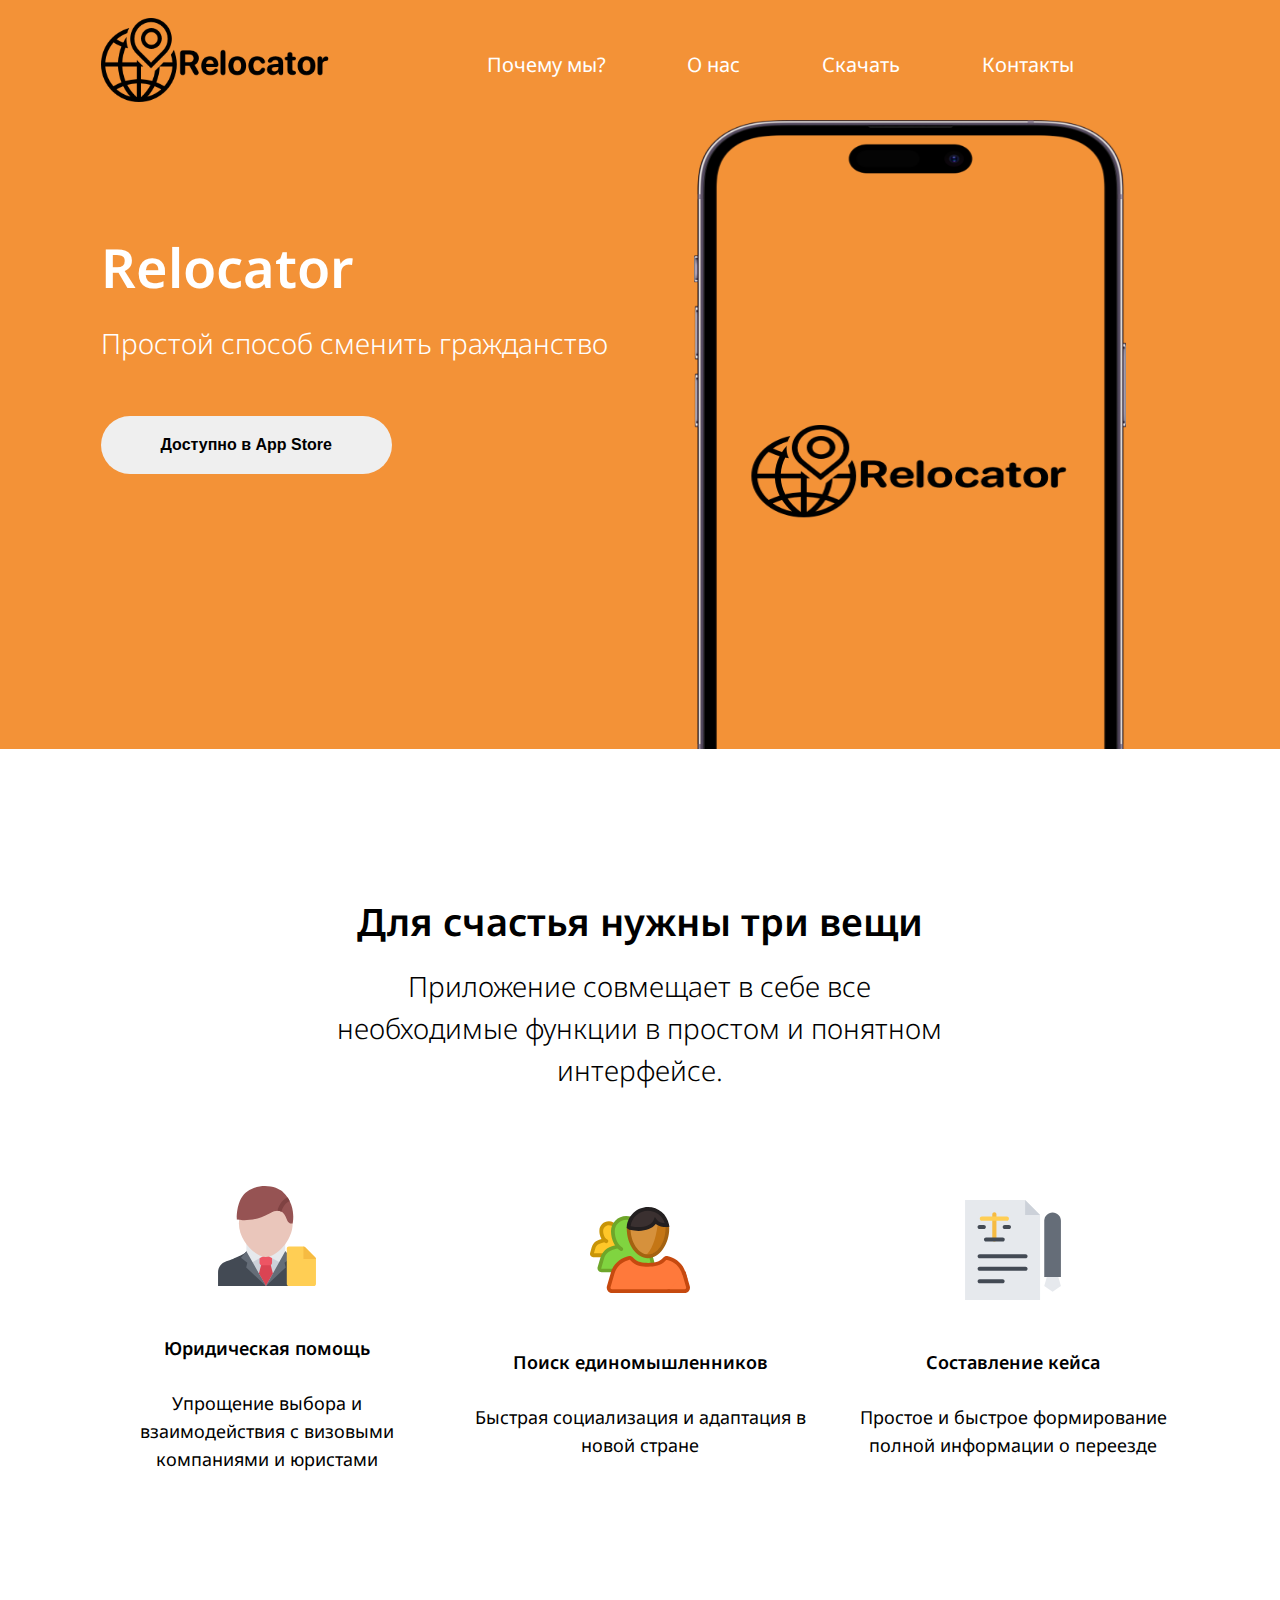
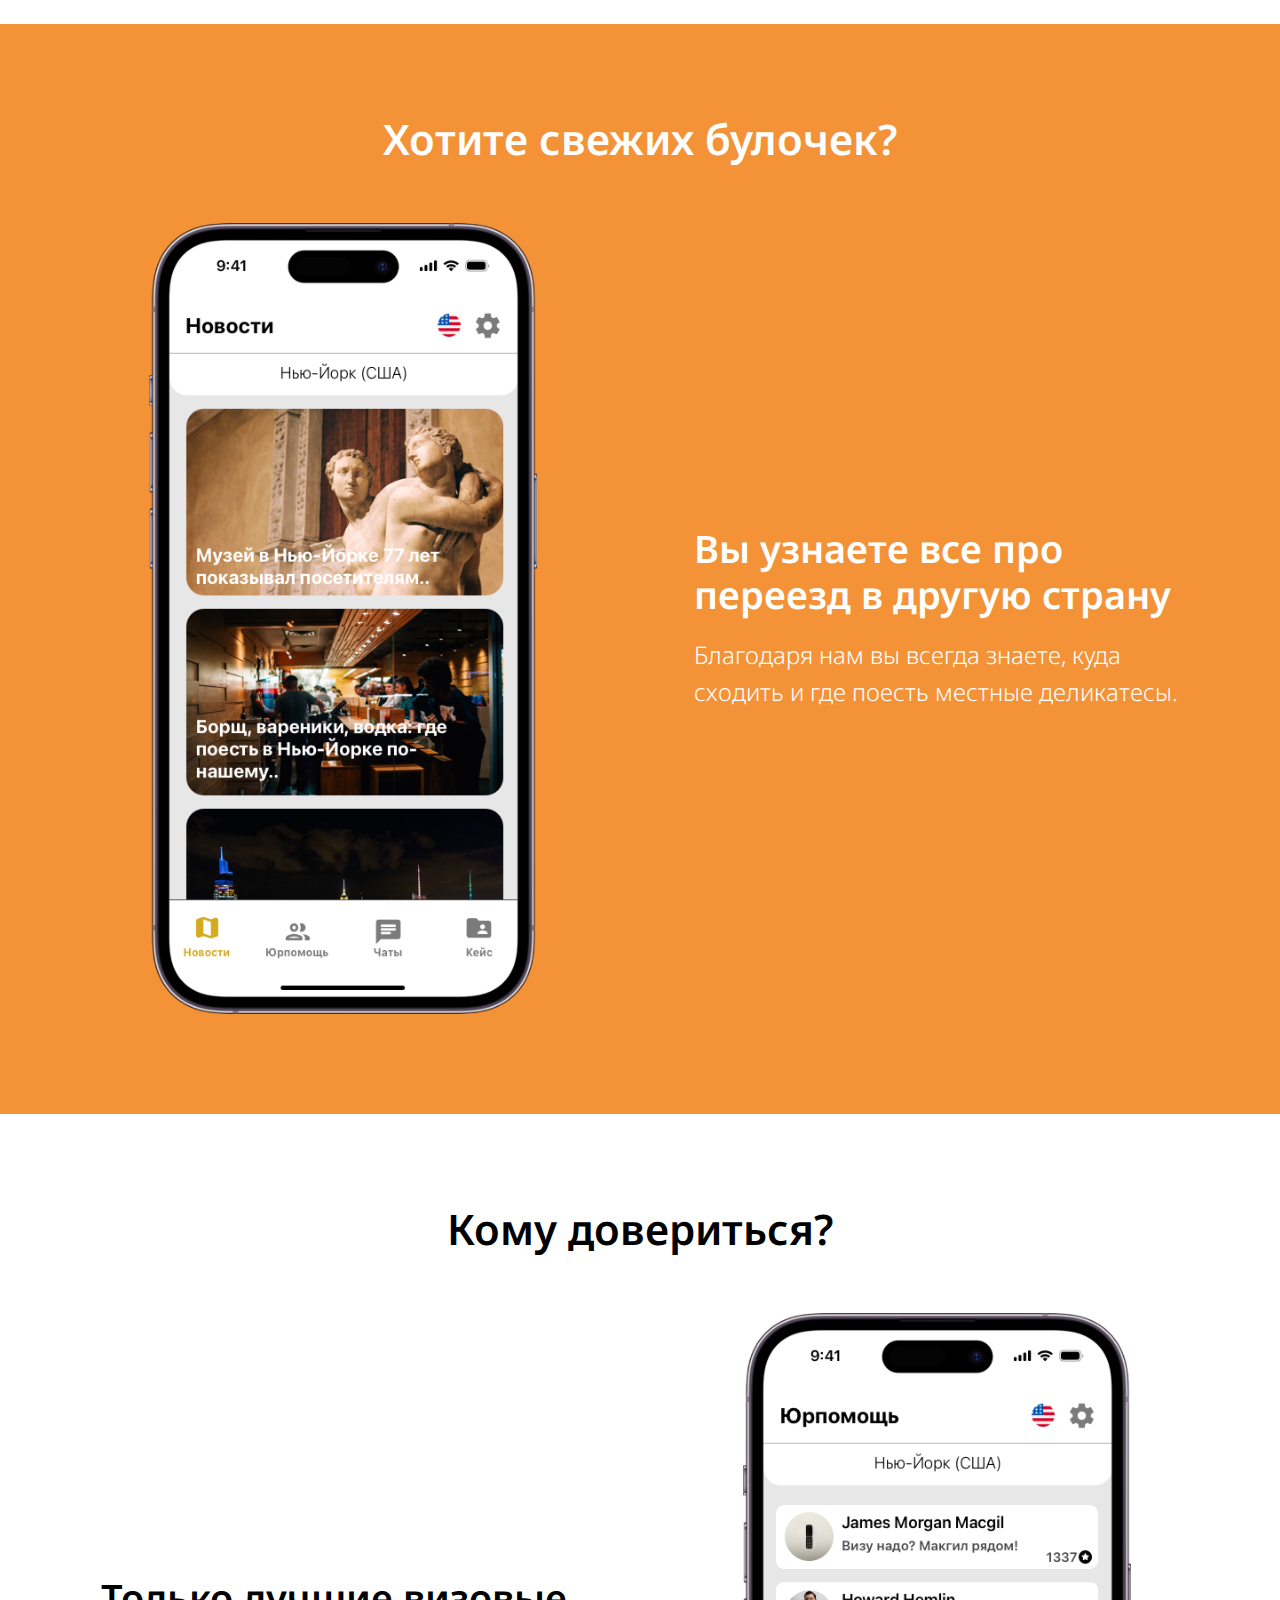
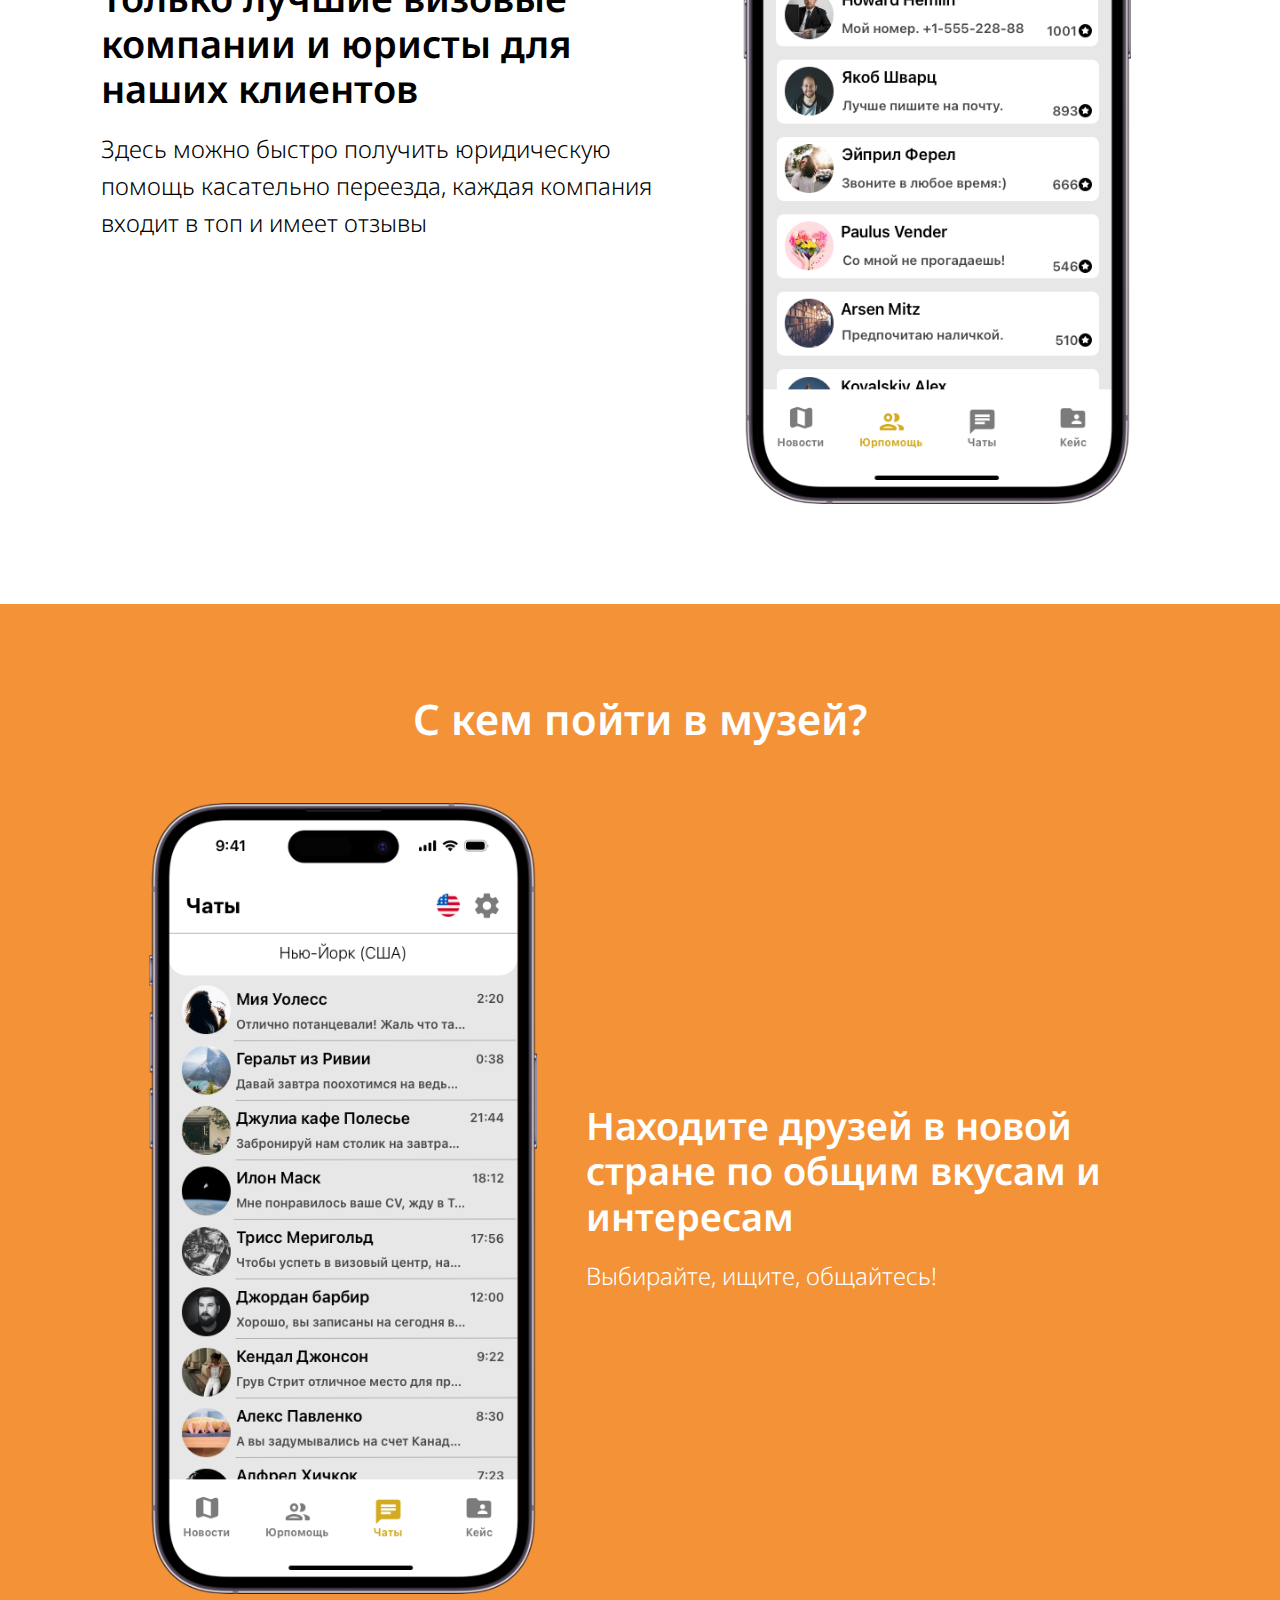
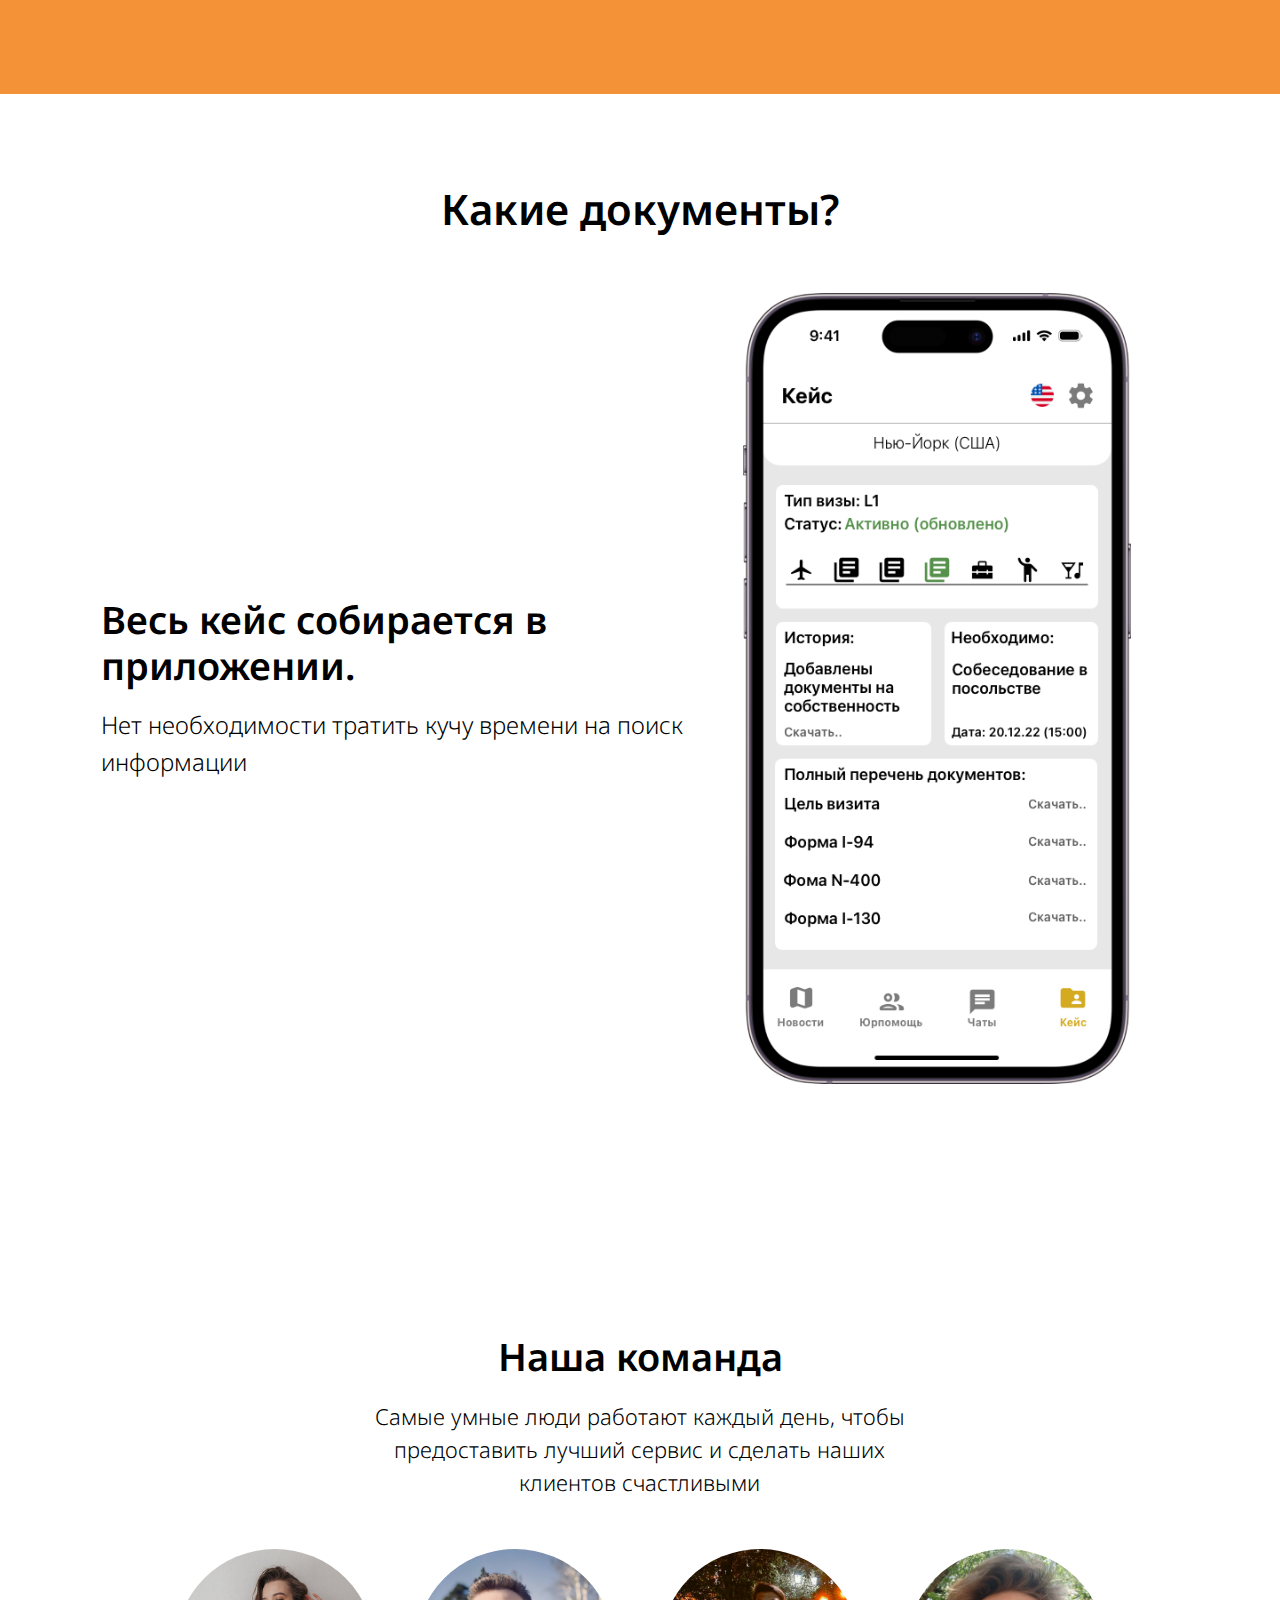
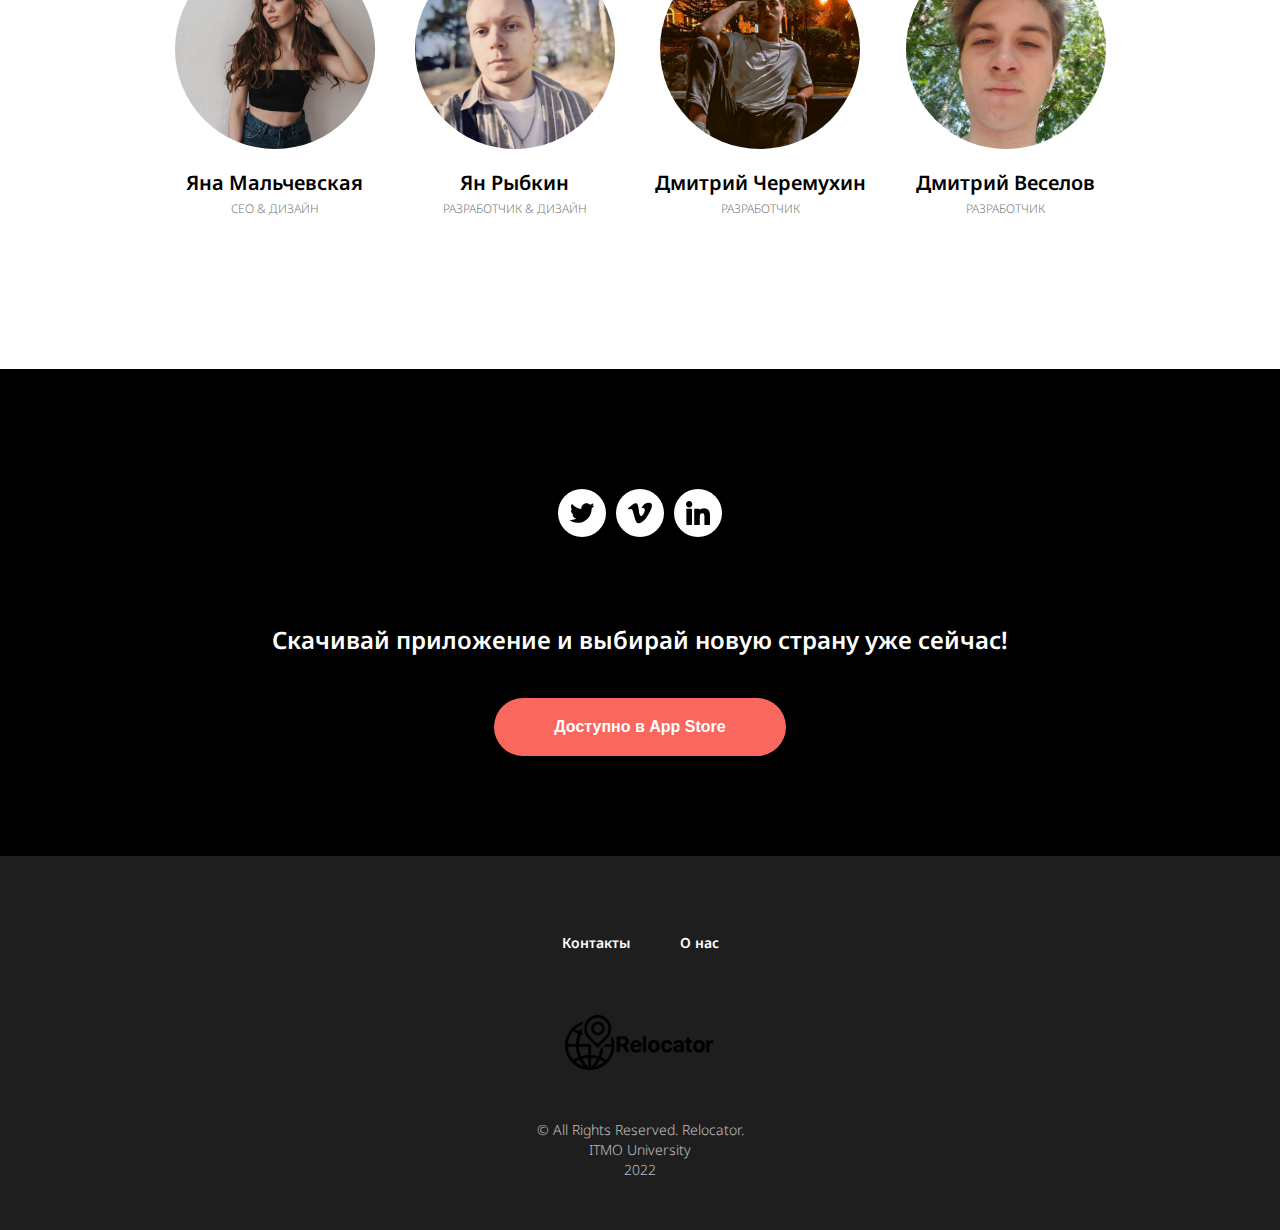
==== index.html @ 0e87dae0 "Merge pull request #1 from di-ch/relocator" ====
<!DOCTYPE html>
<html>
<head>
    <meta charset="UTF-8">
    <meta name="viewport" content="width=device-width, initial-scale=1.0">
    <link href="https://fonts.googleapis.com/css?family=Noto+Sans:300,regular,600" rel="stylesheet" />
    <link rel="stylesheet" href="css/styles.css">
    <link rel="stylesheet" href="css/media.css">
    <link rel="stylesheet" href="css/fonts.css">
    <link rel="icon" href="images/favicon.ico">
    <title>Relocator</title>
</head>
<body>
    <div class="wrapper">
        <header class="header">
            <div class="header__container">
                <a href="" class="header__logo">
                    <img src="images/logo.png" alt="Relocator logo">
                </a>
                <nav class="header__navigation">
                    <a href="#functions" class="header-nav__item slide-effect">Почему мы?</a>
                    <a href="#teammates" class="header-nav__item slide-effect">О нас</a>
                    <a href="#download" class="header-nav__item slide-effect">Скачать</a>
                    <a href="#contact" class="header-nav__item slide-effect">Контакты</a>
                </nav>
            </div>
        </header>
        <main class="page">
            
            <div class="first-screen">
                <div class="first-screen__container">
                    <div class="first-screen__textblock">
                        <h1 class="first-screen__header">
                            Relocator
                        </h1>
                        <p class="first-screen__desc">
                            Простой способ сменить гражданство
                        </p>
                        <button href="https://forms.gle/Dw7BKGNMRYvg92ju7" class="first-screen__btn btn">
                            Доступно в App Store
                        </button>
                    </div>
                    <div class="first-screen__image">
                        <img src="images/relocator.png" alt="App with logo">
                    </div>
                </div>
            </div>
            <div class="functions">
                <div class="functions__container">
                    <div class="functions__textblock">
                        <h2 class="functions__header">
                            Для счастья нужны три вещи
                        </h2>
                        <p class="functions__desc">
                            Приложение совмещает в себе все 
                            необходимые функции в простом и понятном интерфейсе.
                        </p>
                    </div>
                    <div class="functions__cards">
                        <div class="functions__card">
                            <div class="functions-card__img">
                                <img src="images/lawyer-svgrepo-com.svg" alt="lawyer icon">
                            </div>
                            <h3 class="functions-card__header">
                                Юридическая помощь
                            </h3>
                            <p class="functions-card__desc">
                                Упрощение выбора и взаимодействия с визовыми компаниями и юристами
                            </p>
                        </div>
                        <div class="functions__card">
                            <div class="functions-card__img">
                                <img src="images/group-people-svgrepo.svg" alt="group icon">
                            </div>
                            <h3 class="functions-card__header">
                                Поиск единомышленников
                            </h3>
                            <p class="functions-card__desc">
                                Быстрая социализация и адаптация в новой стране
                            </p>
                        </div>
                        <div class="functions__card">
                            <div class="functions-card__img">
                                <img src="images/contract-document-sv.svg" alt="document icon">
                            </div>
                            <h3 class="functions-card__header">
                                Составление кейса
                            </h3>
                            <p class="functions-card__desc">
                                Простое и быстрое формирование полной информации о переезде
                            </p>
                        </div>
                    </div>
                </div>
            </div>
            <div id="functions" class="food-news">
                <div class="food-news__container">
                    <h2 class="food-news__value">
                        Хотите свежих булочек?
                    </h2>
                    <div class="food-news__content">
                        <div class="food-news__image">
                            <img src="images/iphone news.png" alt="news preview">
                        </div>
                        <div class="food-news__textblock content-textblock">
                            <h3 class="food-news__header content-header">
                                Вы узнаете все про переезд в другую страну
                            </h3>
                            <p class="food-news__desc content-desc">
                                Благодаря нам вы всегда знаете, 
                                куда сходить и где поесть местные деликатесы.
                            </p>
                        </div>
                    </div>
                </div>
            </div>
            <div class="lawyers">
                <div class="lawyers__container">
                    <h2 class="lawyers__value">
                        Кому довериться?
                    </h2>
                    <div class="lawyers__content">
                        <div class="lawyers__textblock content-textblock">
                            <h3 class="lawyers__header content-header">
                                Только лучшие визовые компании и юристы для наших клиентов
                            </h3>
                            <p class="lawyers__desc content-desc">
                                Здесь можно быстро получить юридическую 
                                помощь касательно переезда, каждая компания входит в топ и имеет отзывы
                            </p>
                        </div>
                        <div class="lawyers__image">
                            <img src="images/iphone Help.png" alt="lawyers preview">
                        </div>
                    </div>
                </div>
            </div>
            <div class="friends">
                <div class="friends__container">
                    <h2 class="friends__value">
                        С кем пойти в музей?
                    </h2>
                    <div class="friends__content">
                        <div class="friends__image">  
                            <img src="images/iphone chats.png" alt="chats preview">
                        </div>
                        <div class="friends__textblock content-textblock">
                            <h3 class="friends__header content-header">
                                Находите друзей в новой стране по общим вкусам и интересам
                            </h3>
                            <p class="friends__desc content-desc">
                                Выбирайте, ищите, общайтесь!
                            </p>
                        </div>
                    </div>
                </div>
            </div>
            <div class="documents">
                <div class="documents__container">
                    <h2 class="documents__value">Какие документы?</h2>
                    <div class="documents__content">
                        <div class="documents__textblock content-textblock">
                            <h3 class="documents__header content-header">
                                Весь кейс собирается в приложении.
                            </h3>
                            <p class="documents__desc content-desc">
                                Нет необходимости тратить кучу времени на поиск информации
                            </p>
                        </div>
                        <div class="documents__image">
                            <img src="images/iphone case.png" alt="case preview">
                        </div>
                    </div>
                </div>
            </div>
            <div id="teammates" class="teammates">
                <div class="teammates__container">
                    <h2 class="teammates__header">Наша команда</h2>
                    <p class="teammates__desc">
                        Самые умные люди работают каждый день, 
                        чтобы предоставить лучший сервис и сделать наших клиентов счастливыми</p>
                    <div class="teammates__cards">
                        <div class="teammates__card">
                            <div class="teammates__icon">
                                <img src="images/icon1.jpg" alt="First icon">
                            </div>
                            <p class="teammates__name">Яна Мальчевская</p>
                            <p class="teammates__role">CEO & ДИЗАЙН</p>
                        </div>
                        <div class="teammates__card">
                            <div class="teammates__icon">
                                <img src="images/icon2.png" alt="First icon">
                            </div>
                            <p class="teammates__name">Ян Рыбкин</p>
                            <p class="teammates__role">РАЗРАБОТЧИК & ДИЗАЙН</p>
                        </div>
                        <div class="teammates__card">
                            <div class="teammates__icon">
                                <img src="images/icon3.png" alt="First icon">
                            </div>
                            <p class="teammates__name">Дмитрий Черемухин</p>
                            <p class="teammates__role">Разработчик</p>
                        </div>
                        <div class="teammates__card">
                            <div class="teammates__icon">
                                <img src="images/icon4.png" alt="First icon">
                            </div>
                            <p class="teammates__name">Дмитрий Веселов</p>
                            <p class="teammates__role">Разработчик</p>
                        </div>
                    </div>
                </div>
            </div>
            <div id="download" class="social-links">
                <div class="social-links__container">
                    <div class="social-links__socials">
                        <a href="#" class="social-links__link"><img src="images/twitter-svgrepo-com.svg" alt="twitter icon"></a>
                        <a href="#" class="social-links__link"><img src="images/vimeo-svgrepo-com.svg" alt="vimeo icon"></a>
                        <a href="#" class="social-links__link"><img src="images/linkedin-svgrepo-com.svg" alt="linkedin icon"></a>
                    </div>
                    <h2 class="social-links__value">Скачивай приложение и выбирай 
                        новую страну уже сейчас!</h2>
                    <button class="social-links__btn btn">
                        Доступно в App Store
                    </button>
                </div>
            </div>
        </main>
        <footer id="contact" class="footer">
            <div class="footer__links">
                <a href="https://forms.gle/Dw7BKGNMRYvg92ju7" class="footer__link slide-effect">Контакты</a>
                <a href="#teammates" class="footer__link slide-effect">О нас</a>
            </div>
            <div class="footer__logo">
                <img src="images/logo.png" alt="footer logo">
            </div>
            <p class="footer__content">
                © All Rights Reserved. Relocator.<br>
                ITMO University <br>
                2022 
            </p>
        </footer>
    </div>
    <script src="js/nav.js"></script>
</body>
</html>
---- css/styles.css ----
/* -------------------------------------------------------------------------------- */

*,
*::after,
*::before {
    margin: 0;
    padding: 0;
    box-sizing: border-box;
    border: 0;
}

a {
    text-decoration: none;
    color: inherit;
}

img {
    vertical-align: top;
}

h1,
h2,
h3,
h4,
h5,
h6 {
    font-weight: inherit;
    font-size: inherit;
}

html,
body {
    height: 100%;
    line-height: 1;
}

body {
    font-family: "Noto Sans", sans-serif;
    font-size: 18px;
    font-weight: 400;
}

/* --------------------------------------------------------------------- */

:root {
    --orange: #F39237;
    --red: #fa675f;
}

/* --------------------------------------------------------------------- */

[class*="__container"] {
    max-width: 1079px;
    margin: 0 auto;
    padding: 0 15px;
    box-sizing: content-box;
}

.wrapper {
    display: flex;
    flex-direction: column;
    position: relative;
}

.page {
    flex: 1 1 100%;
    margin: 120px 0 0 0;
}

.slide-effect {
    position: relative;
    padding: 5px;
}
.slide-effect::before {
    position: absolute;
    content: "";
    bottom: 0;
    left: 0;
    width: 100%;
    height: 1px;
    background-color: #fff;
    transform: scaleX(0);
    transform-origin: right;
    transition: transform 0.3s ease;
}
.slide-effect:hover::before {
    transform: scaleX(1);
    transform-origin: left;
}

.btn {
    padding: 20px 60px;
    cursor: pointer;
    font-size: 16px;
    font-weight: 700;
    border-radius: 30px;
    transition: all ease 0.3s;
}

.btn:hover {
    transform: scale(1.1);
}

.content-textblock {
    display: flex;
    flex-direction: column;
    align-items: flex-start;
    justify-content: center;
}

.content-header {
    font-size: 38px;
    line-height: 1.2;
    font-weight: 600;
    margin: 0 0 18px 0;
}

.content-desc {
    font-size: 24px;
    line-height: 1.55;
    font-weight: 300;
}

/* ---------------------------------------------------------------------- */

.header {
    background-color: var(--orange);
    position: absolute;
    top: 0;
    left: 0;
    width: 100%;
}

.header__container {
    height: 120px;
    display: flex;
    justify-content: flex-start;
    align-items: center;
}

.header__logo img {
    width: 230px;
}

.header__navigation {
    flex: 1 1 auto;
    display: flex;
    align-items: center;
    justify-content: space-between;
    margin: 10px 9.3% 0 14%;
    color: #fff;
}

.header-nav__item {
    font-size: 20px;
}




/* ------------------------------------------------------------------------- */

.first-screen {
    background-color: var(--orange);
    overflow: hidden;
    max-height: calc(100vh - 120px);
}

.first-screen__container {
    display: flex;
    justify-content: space-between;
}

.first-screen__textblock {
    padding: 42px 0;
    margin: 50px 0 0 0 ;
}

.first-screen__header {
    padding: 20px 0;
    font-size: 54px;
    line-height: 1.3;
    font-weight: 600;
    color: #fff;
}
.first-screen__desc {
    font-size: 28px;
    line-height: 1.55;
    color: #fff;
    font-weight: 300;
    padding: 0 0 50px 0;
}

.first-screen__image {
    flex: 0 0 50%;
    margin: 0 0 -250px 0;
    display: flex;
    justify-content: center;
    overflow: hidden;
}

.first-screen__image img {
    width: 80%;
    height: 80%;
}

/* ------------------------------------------------------------------------- */

.functions {
    display: flex;
    flex-direction: column;
    align-items: center;
}

.functions__container {
    display: flex;
    flex-direction: column;
    margin: 150px 0;
    align-items: center;
    width: 100%;
}
.functions__textblock {
    margin: 0 0 45px 0;
    text-align: center;
    width: 57%;
}
.functions__header {
    margin: 0 0 20px 0;
    font-size: 38px;
    line-height: 1.2;
    font-weight: 600;
}
.functions__desc {
    font-size: 28px;
    line-height: 1.5;
    font-weight: 300;
}
.functions__cards {
    display: flex;
    align-items: center;
    justify-content: space-between;
    width: 100%;
    margin: 50px 0 0 0;
    gap: 40px;
}

.functions__card {
    flex: 0 1 33%;
    display: flex;
    flex-direction: column;
    align-items: center;
    font-size: 18px;
    text-align: center;
}
.functions-card__img {
    width: 100px;
    height: 100px;
}
.functions-card__header {
    margin: 50px 0 30px 0;
    line-height: 1.35;
    font-weight: 600;
}
.functions-card__desc {
    line-height: 1.55;
}

/* ------------------------------------------------------------------------- */

.food-news {
    background-color: var(--orange);
}
.food-news__container {
    display: flex;
    flex-direction: column;
    align-items: center;
}
.food-news__value {
    padding: 90px 0 30px 0;
    font-size: 42px;
    line-height: 1.17;
    font-weight: 600;
    color: #fff;
}
.food-news__content {
    width: 100%;
    margin: 30px 0 100px 0;
    display: flex;
    align-items: center;
    justify-content: space-between;
}
.food-news__image {
    flex: 0 0 45%;
    display: flex;
    justify-content: center;
    
}

.food-news__image img {
    width: 80%;
    height: 80%;
}

.food-news__textblock {
    color: #fff;
    flex: 0 1 45%;
    width: 32.4%;
}


/* ------------------------------------------------------------------------- */


.lawyers__container {
    display: flex;
    flex-direction: column;
    align-items: center;
}
.lawyers__value {
    padding: 90px 0 30px 0;
    font-size: 42px;
    line-height: 1.17;
    font-weight: 600;
}
.lawyers__content {
    width: 100%;
    margin: 30px 0 100px 0;
    display: flex;
    align-items: center;
    justify-content: space-between;
}
.lawyers__image {
    flex: 0 0 45%;
    display: flex;
    justify-content: center;
}

.lawyers__image img {
    width: 80%;
    height: 80%;
}

/* ------------------------------------------------------------------------- */

.friends {
    background-color: var(--orange);
}
.friends__container {
    display: flex;
    flex-direction: column;
    align-items: center;
}
.friends__value {
    padding: 90px 0 30px 0;
    font-size: 42px;
    line-height: 1.17;
    font-weight: 600;
    color: #fff;
}
.friends__content {
    width: 100%;
    margin: 30px 0 100px 0;
    display: flex;
    align-items: center;
    justify-content: space-between;
}
.friends__image {
    flex: 0 0 45%;
    display: flex;
    justify-content: center;
}

.friends__image img {
    width: 80%;
    height: 80%;
}
.friends__textblock {
    color: #fff;
}

/* ------------------------------------------------------------------------- */


.documents__container {
    display: flex;
    flex-direction: column;
    align-items: center;
}
.documents__value {
    padding: 90px 0 30px 0;
    font-size: 42px;
    line-height: 1.17;
    font-weight: 600;
}
.documents__content {
    width: 100%;
    margin: 30px 0 100px 0;
    display: flex;
    align-items: center;
    justify-content: space-between;
}
.documents__image {
    flex: 0 0 45%;
    display: flex;
    justify-content: center;
}

.documents__image img {
    width: 80%;
    height: 80%;
}

/* ------------------------------------------------------------------------- */

.teammates {
    margin: 150px 0;
}
.teammates__container {
    display: flex;
    flex-direction: column;
    align-items: center;
}
.teammates__header {
    margin: 0 0 20px 0;
    font-size: 38px;
    line-height: 1.2;
    font-weight: 600;
}
.teammates__desc {
    width: 52%;
    font-size: 22px;
    line-height: 1.5;
    font-weight: 300;
    text-align: center;
}
.teammates__cards {
    margin: 50px 0 0 0;
    display: flex;
    align-items: center;
    justify-content: space-between;
    gap: 40px;
}
.teammates__card {
    flex: 1 0 auto;
    display: flex;
    flex-direction: column;
    align-items: center;
}
.teammates__icon {
    width: 200px;
    height: 200px;
    overflow: hidden;
    border-radius: 50%;
    margin: 0 0 20px 0;
}
.teammates__icon img {
    width: 200px;
    height: 200px;
}

.teammates__name {
    margin: 0 0 4px 0;
    font-size: 20px;
    line-height: 1.35;
    font-weight: 600;
    text-transform: capitalize;
}
.teammates__role {
    font-size: 12px;
    color: #7a7a7a;
    line-height: 1.55;
    font-weight: 300;
    text-transform: uppercase;
}

/* ------------------------------------------------------------------------- */

.social-links {
    background-color: #000;
}
.social-links__container {
    display: flex;
    flex-direction: column;
    align-items: center;
}
.social-links__socials {
    display: flex;
    align-items: center;
    margin: 120px 0 60px 0;
}
.social-links__link {
    margin: 0 5px;
    background-color: #fff;
    width: 48px;
    height: 48px;
    display: flex;
    align-items: center;
    justify-content: center;
    border-radius: 50%;
    transition: all ease 0.3s;
}

.social-links__link:hover {
    transform: scale(1.1);
    box-shadow: 0 0 10px #fff ;
}

.social-links__link img {
    width: 50%;
    height: 50%;
}

.social-links__value {
    margin: 30px 0 45px 0;
    color: #fff;
    font-size: 24px;
    line-height: 1.1;
    font-weight: 600;
}
.social-links__btn {
    background-color: var(--red);
    color: #fff;
    margin: 0 0 100px 0;
}


/* ------------------------------------------------------------------------- */

.footer {
    background-color: #1e1e1e;
    display: flex;
    align-items: center;
    text-align: center;
    flex-direction: column;
}


.footer__links {
    margin: 75px 0 10px 0;
    display: flex;
    align-items: center;
}

.footer__link {
    color: #fff;
    font-size: 14px;
    font-weight: 600;
    margin: 0 20px;
}

.footer__logo {
    margin: 50px 0;
    display: flex;
    align-items: center;
    justify-content: center;
}

.footer__logo img {
    width: 150px;
}

.footer__content {
    font-size: 14px;
    line-height: 1.45;
    font-weight: 300;
    opacity: 0.7;
    color: #fff;
    margin-bottom: 50px;
}

/* ------------------------------------------------------------------------- */
---- css/fonts.css ----
@font-face {
    font-family: "SF Pro";
    font-weight: 300;
    src: url(../fonts/SFProDisplay-Light.ttf) format("truetype");
}

@font-face {
    font-family: "SF Pro";
    font-weight: 400;
    src: url(../fonts/SFProDisplay-Regular.ttf) format("truetype");
}

@font-face {
    font-family: "SF Pro";
    font-weight: 600;
    src: url(../fonts/SFProDisplay-Semibold.ttf) format("truetype");
}
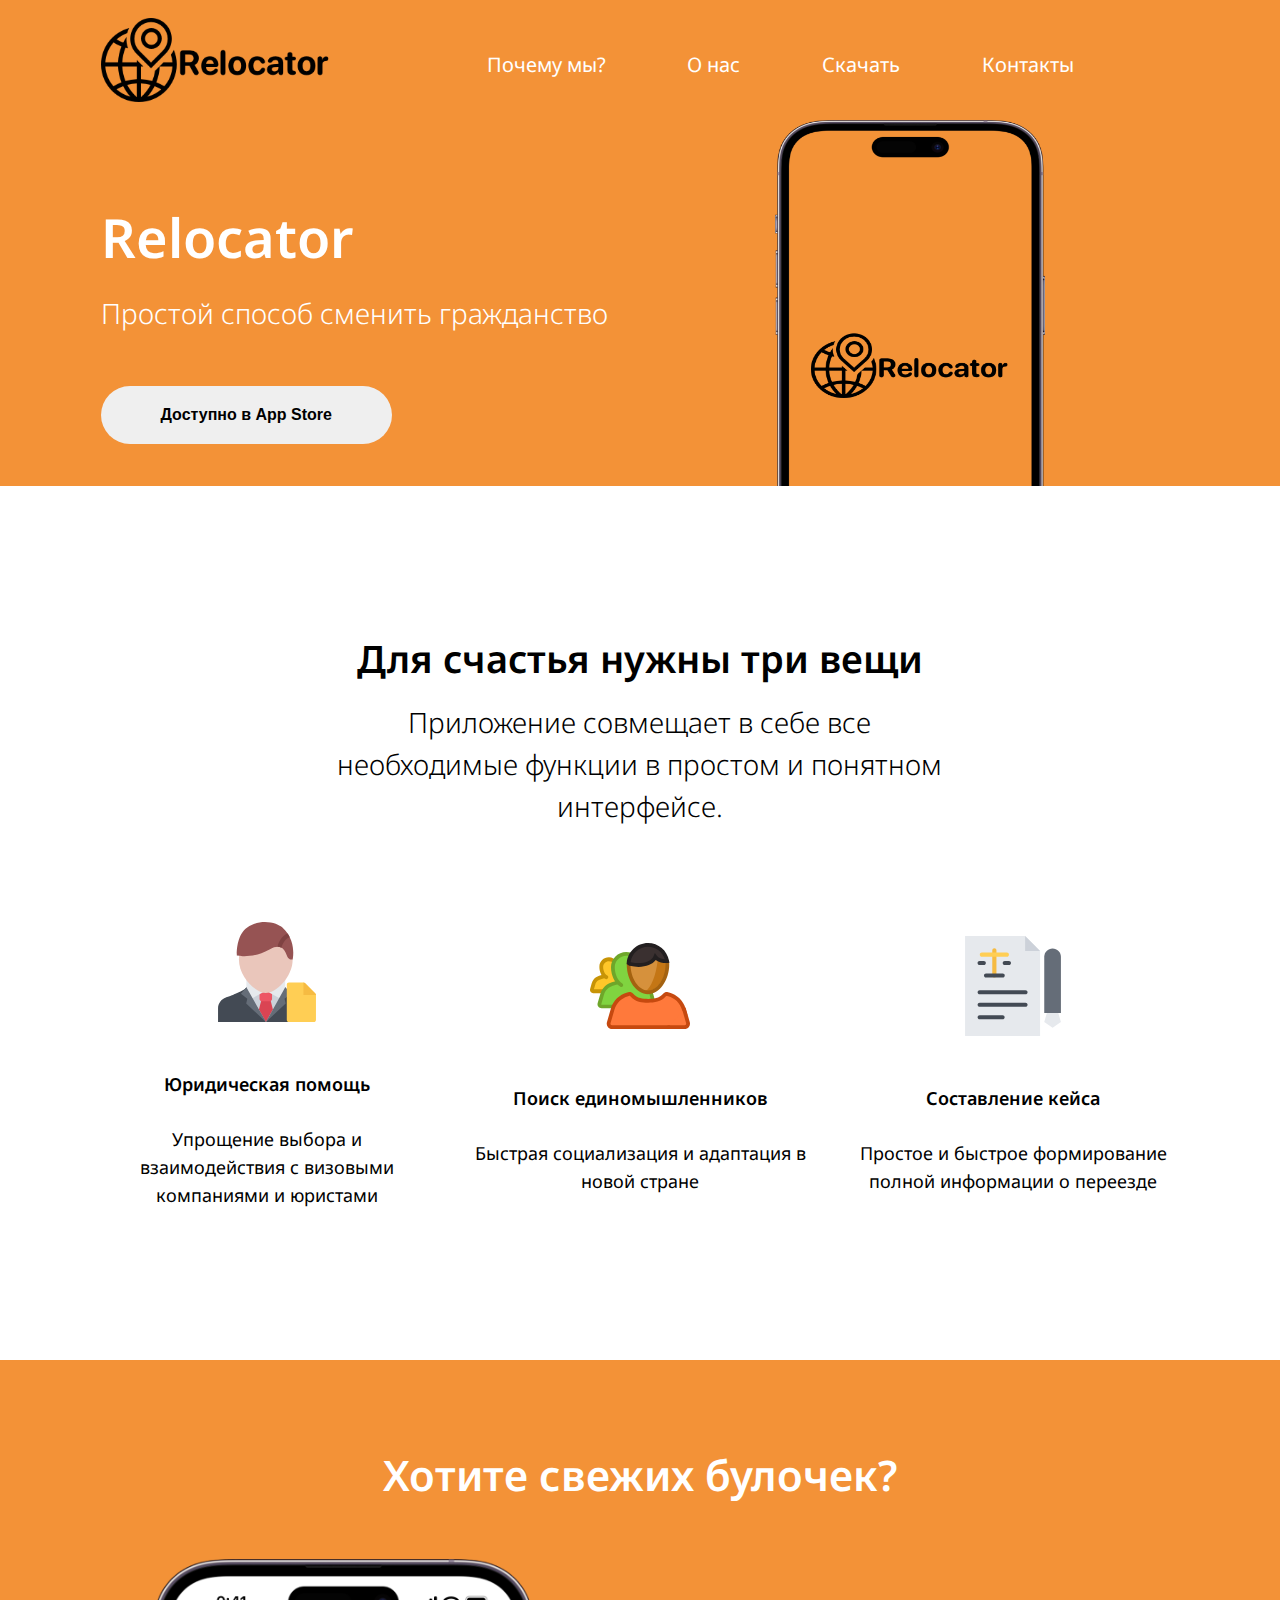
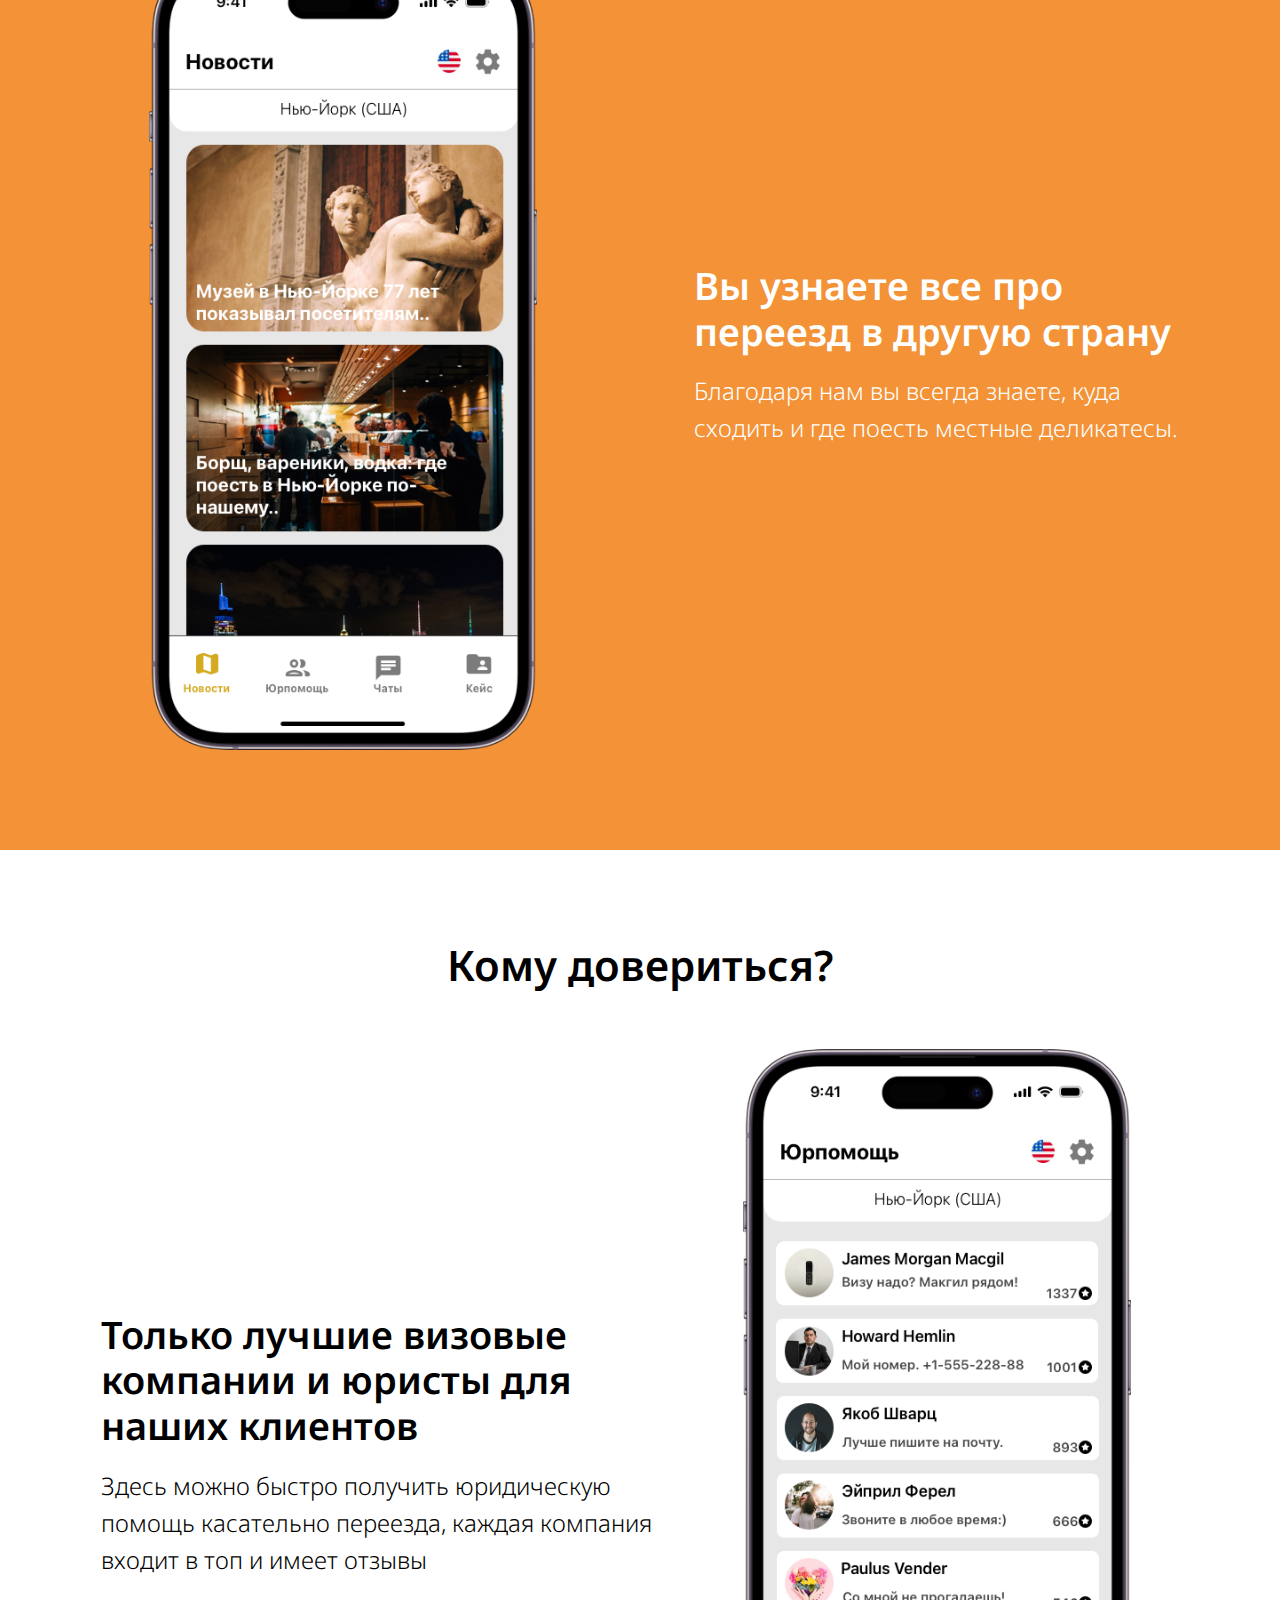
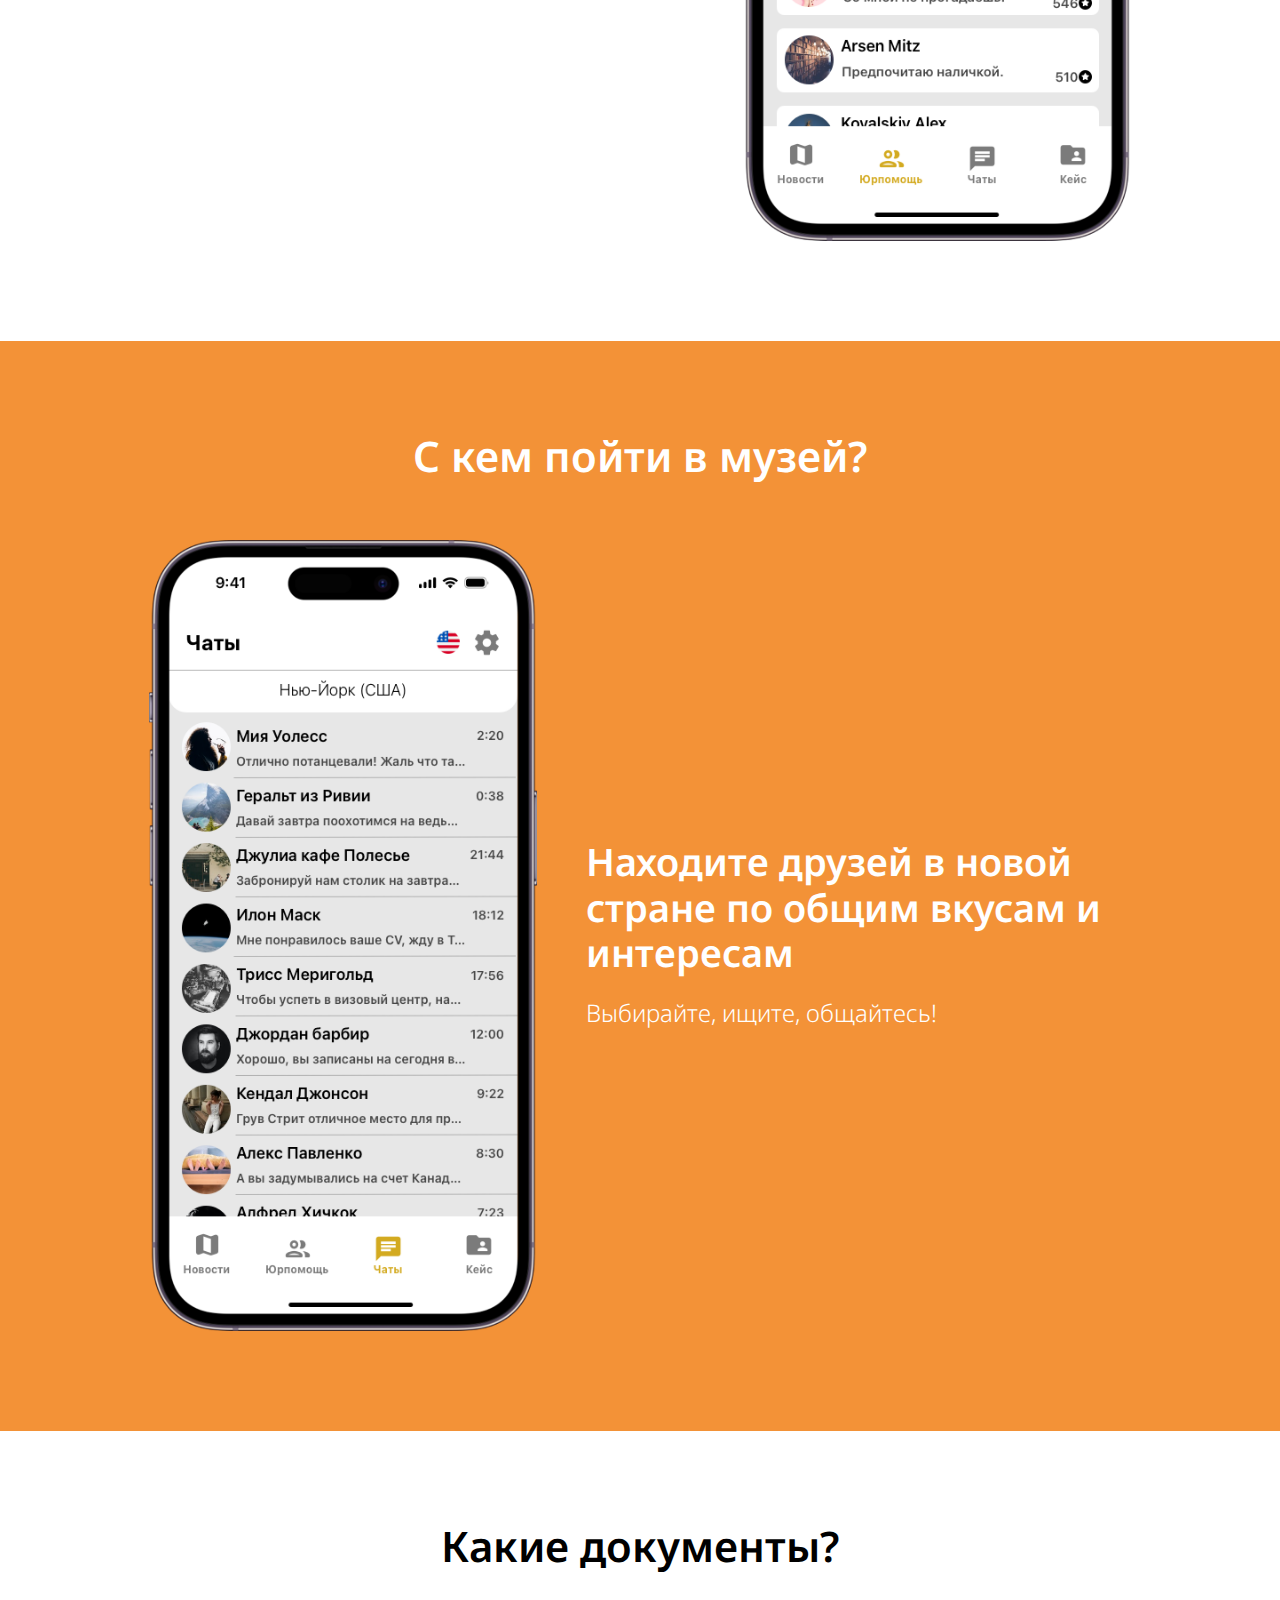
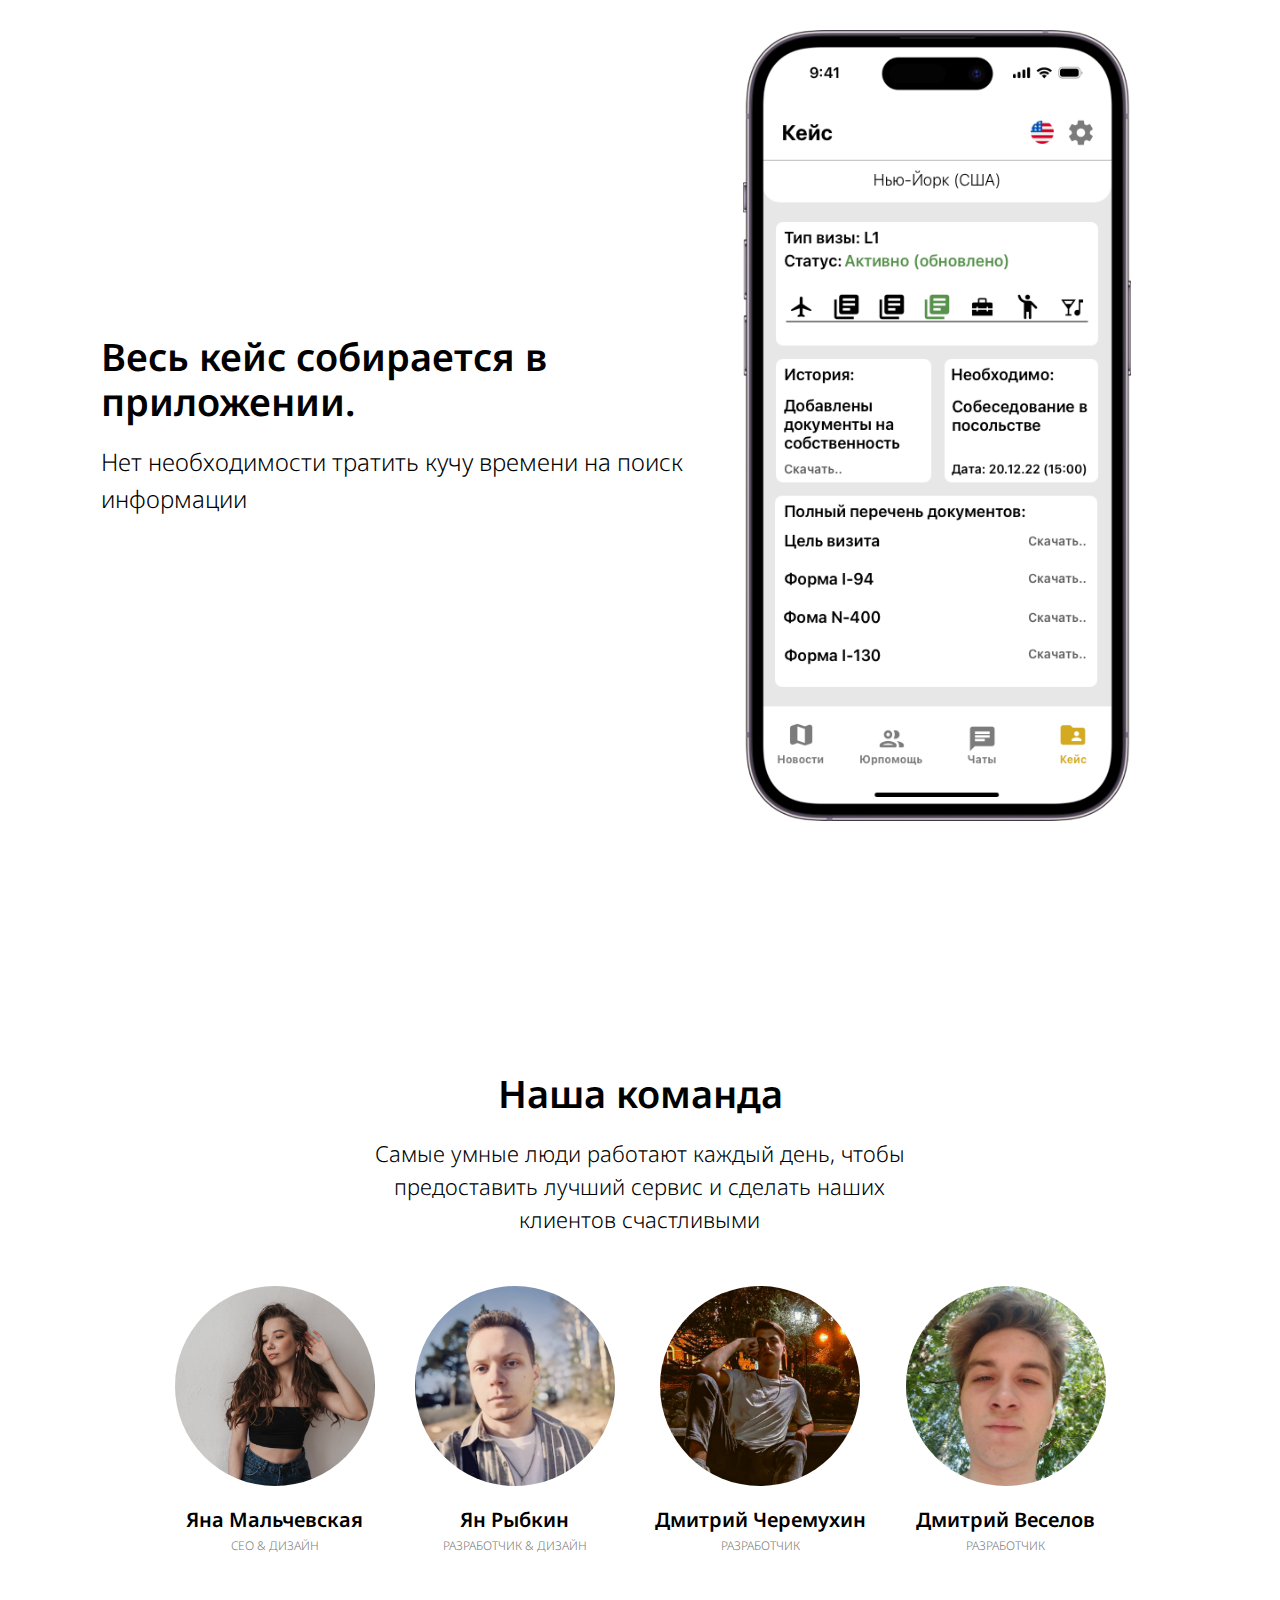
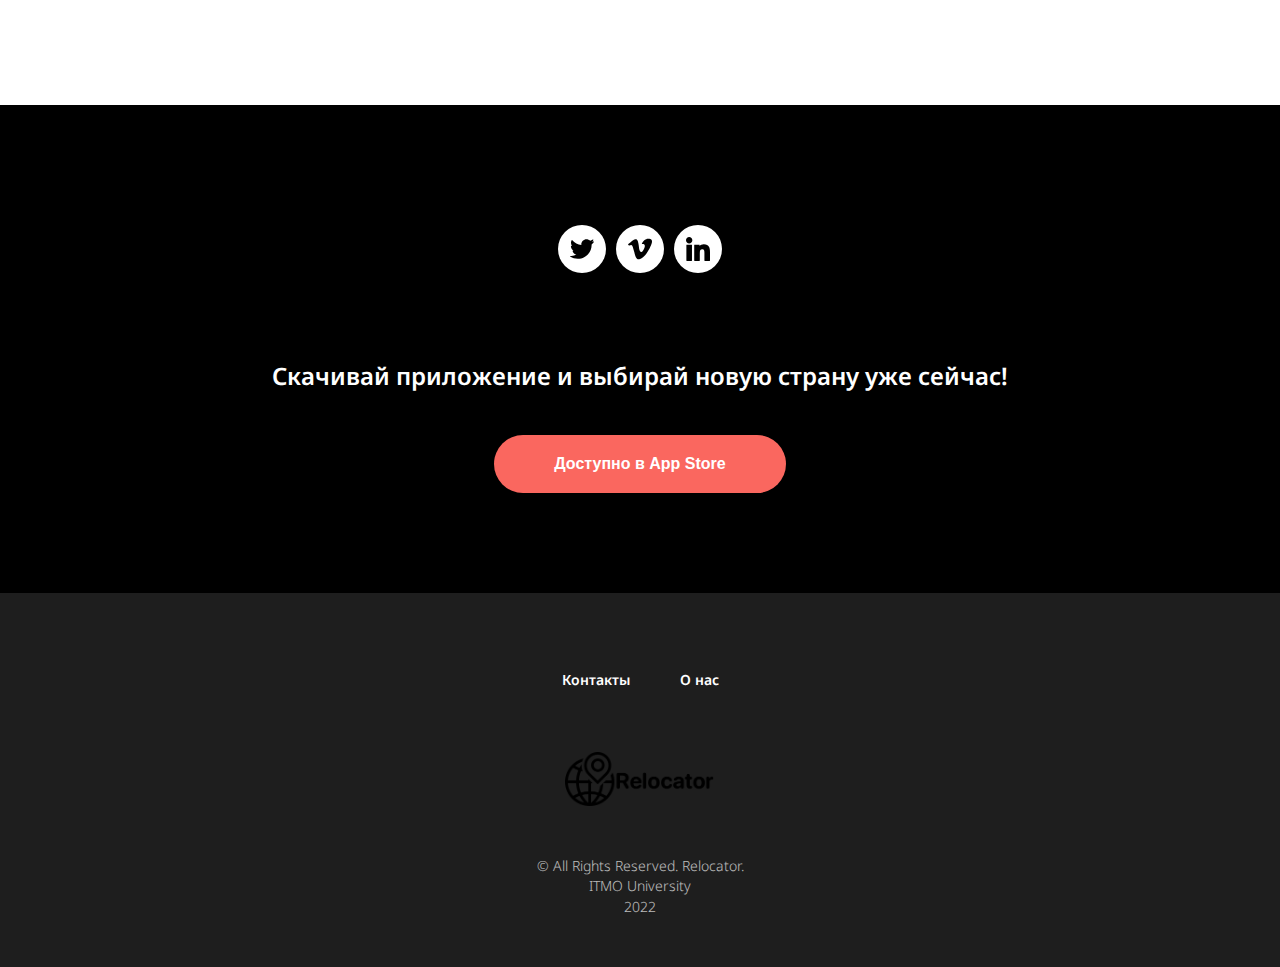
==== commit dde0011d: "toggle menu" ====
--- a/index.html
+++ b/index.html
@@ -17,11 +17,21 @@
                 <a href="" class="header__logo">
                     <img src="images/logo.png" alt="Relocator logo">
                 </a>
-                <nav class="header__navigation">
-                    <a href="#functions" class="header-nav__item slide-effect">Почему мы?</a>
-                    <a href="#teammates" class="header-nav__item slide-effect">О нас</a>
-                    <a href="#download" class="header-nav__item slide-effect">Скачать</a>
-                    <a href="#contact" class="header-nav__item slide-effect">Контакты</a>
+                <nav role="navigation" class="header__navigation">
+                    <div id="menuToggle" class="header-nav__toggle">
+                        <input type="checkbox">
+                        <span></span>
+                        <span></span>
+                        <span></span>
+                        
+                    </div>
+                    <div class="header-nav__items">
+                        <a href="#functions" class="header-nav__item slide-effect">Почему мы?</a>
+                        <a href="#teammates" class="header-nav__item slide-effect">О нас</a>
+                        <a href="#download" class="header-nav__item slide-effect">Скачать</a>
+                        <a href="#contact" class="header-nav__item slide-effect">Контакты</a>
+                    </div>
+                    
                 </nav>
             </div>
         </header>
@@ -243,4 +253,4 @@
     </div>
     <script src="js/nav.js"></script>
 </body>
-</html>
+</html>--- a/css/styles.css
+++ b/css/styles.css
@@ -146,16 +146,68 @@
     flex: 1 1 auto;
     display: flex;
     align-items: center;
-    justify-content: space-between;
+    
     margin: 10px 9.3% 0 14%;
     color: #fff;
+}
+
+.header-nav__items {
+    display: flex;
+    justify-content: space-between;
+    width: 100%;
 }
 
 .header-nav__item {
     font-size: 20px;
 }
 
-
+.header-nav__toggle {
+    display: flex;
+    flex-direction: column;
+    position: relative;
+    z-index: 1;
+    display: none;
+}
+.header-nav__toggle input {
+    display: flex;
+    width: 40px;
+    height: 32px;
+    position: absolute;
+    cursor: pointer;
+    opacity: 0;
+    z-index: 2;
+}
+
+.header-nav__toggle span {
+    display: flex;
+    width: 29px;
+    height: 2px;
+    margin: 0 0 5px 0;
+    position: relative;
+    background-color: #fff;
+    z-index: 1;
+    border-radius: 3px;
+    transition: transform 0.5s cubic-bezier(0.77, 0.2, 0.05, 1.0),
+    background 0.5s cubic-bezier(0.77, 0.2, 0.05, 1.0),
+    opacity 0.55s ease;
+}
+.header-nav__toggle span:first-child {
+    transform-origin: 0% 0%;
+}
+.header-nav__toggle input:checked ~ span {
+    opacity: 1;
+    top: 50%;
+    transform: rotate(45deg) translate(0, 50%);
+    background: #36383f;
+}
+.header-nav__toggle input:checked ~ span:nth-last-child(3) {
+    opacity: 0;
+    transform: rotate(0deg) scale(0.2, 0.2);
+}
+.header-nav__toggle input:checked ~ span:nth-last-child(2) {
+    bottom: 50%;
+    transform: rotate(-45deg) translate(0, -50%);
+}
 
 
 /* ------------------------------------------------------------------------- */
@@ -167,13 +219,14 @@
 }
 
 .first-screen__container {
+    width: 100vw;
     display: flex;
     justify-content: space-between;
 }
 
 .first-screen__textblock {
     padding: 42px 0;
-    margin: 50px 0 0 0 ;
+    margin: 20px 0 0 0 ;
 }
 
 .first-screen__header {
@@ -200,7 +253,7 @@
 }
 
 .first-screen__image img {
-    width: 80%;
+    width: 50%;
     height: 80%;
 }
 
--- a/css/media.css
+++ b/css/media.css
@@ -0,0 +1,107 @@
+
+@media (max-width: 900px) {
+    .header__logo img {
+        width: 210px;
+    }
+    .header__navigation {
+        margin: 10px 8.3% 0 12%;
+    }
+    .header-nav__item {
+        font-size: 18px;
+    }
+}
+
+@media (max-width: 768px) {
+    .header__logo img {
+        width: 150px;
+    }
+    .header__navigation {
+        margin: 10px 4.3% 0 6%;
+    }
+    .header-nav__item {
+        font-size: 16px;
+    }
+}
+
+@media (max-width: 580px) {
+    .header-nav__toggle {
+        display: block;
+    }
+    .header-nav__toggle input {
+
+    }
+    .header-nav__items {
+        position: absolute;
+        flex-direction: column;
+        width: 100vw;
+        height: 100vh;
+        justify-content: center;
+        align-items: center;
+        top: 0;
+        left: 0;
+        gap: 100px;
+        background-color: #f3b072;
+        transform-origin: 0% 0%;
+        transform: translate(-100%);
+        transition: transform 0.5s cubic-bezier(0.77, 0.2, 0.05, 1.0);
+    }
+    .header-nav__item {
+        font-size: 56px;
+        transition-delay: 2s;
+    }
+    .header-nav__toggle input:checked ~ .header-nav__items {
+        transform: none;
+    }
+
+}
+
+/* ========================================================= */
+
+@media (max-width: 979px) {
+    .first-screen__image img {
+        width: 60%;
+        height: 70%;
+    }
+}
+@media (max-width: 768px) {
+    .first-screen__image img {
+        width: 70%;
+    }
+}
+@media (max-width: 640px) {
+    .first-screen__container {
+        flex-direction: column;
+        align-items: center;
+    }
+    .first-screen__header {
+        padding: 0 0 10px 0;
+        font-size: 44px;
+    }
+    .first-screen__desc {
+        font-size: 22px;
+    }
+    .first-screen__btn {
+        padding: 20px 40px;
+        font-size: 14px;
+    }
+}
+
+@media (max-width: 468px) {
+    .first-screen__header {
+        font-size: 36px;
+    }
+    .first-screen__desc {
+        font-size: 16px;
+    }
+    .first-screen__btn {
+    }
+}
+
+/* ========================================================= */
+/* ========================================================= */
+/* ========================================================= */
+/* ========================================================= */
+/* ========================================================= */
+/* ========================================================= */
+/* ========================================================= */
+/* ========================================================= */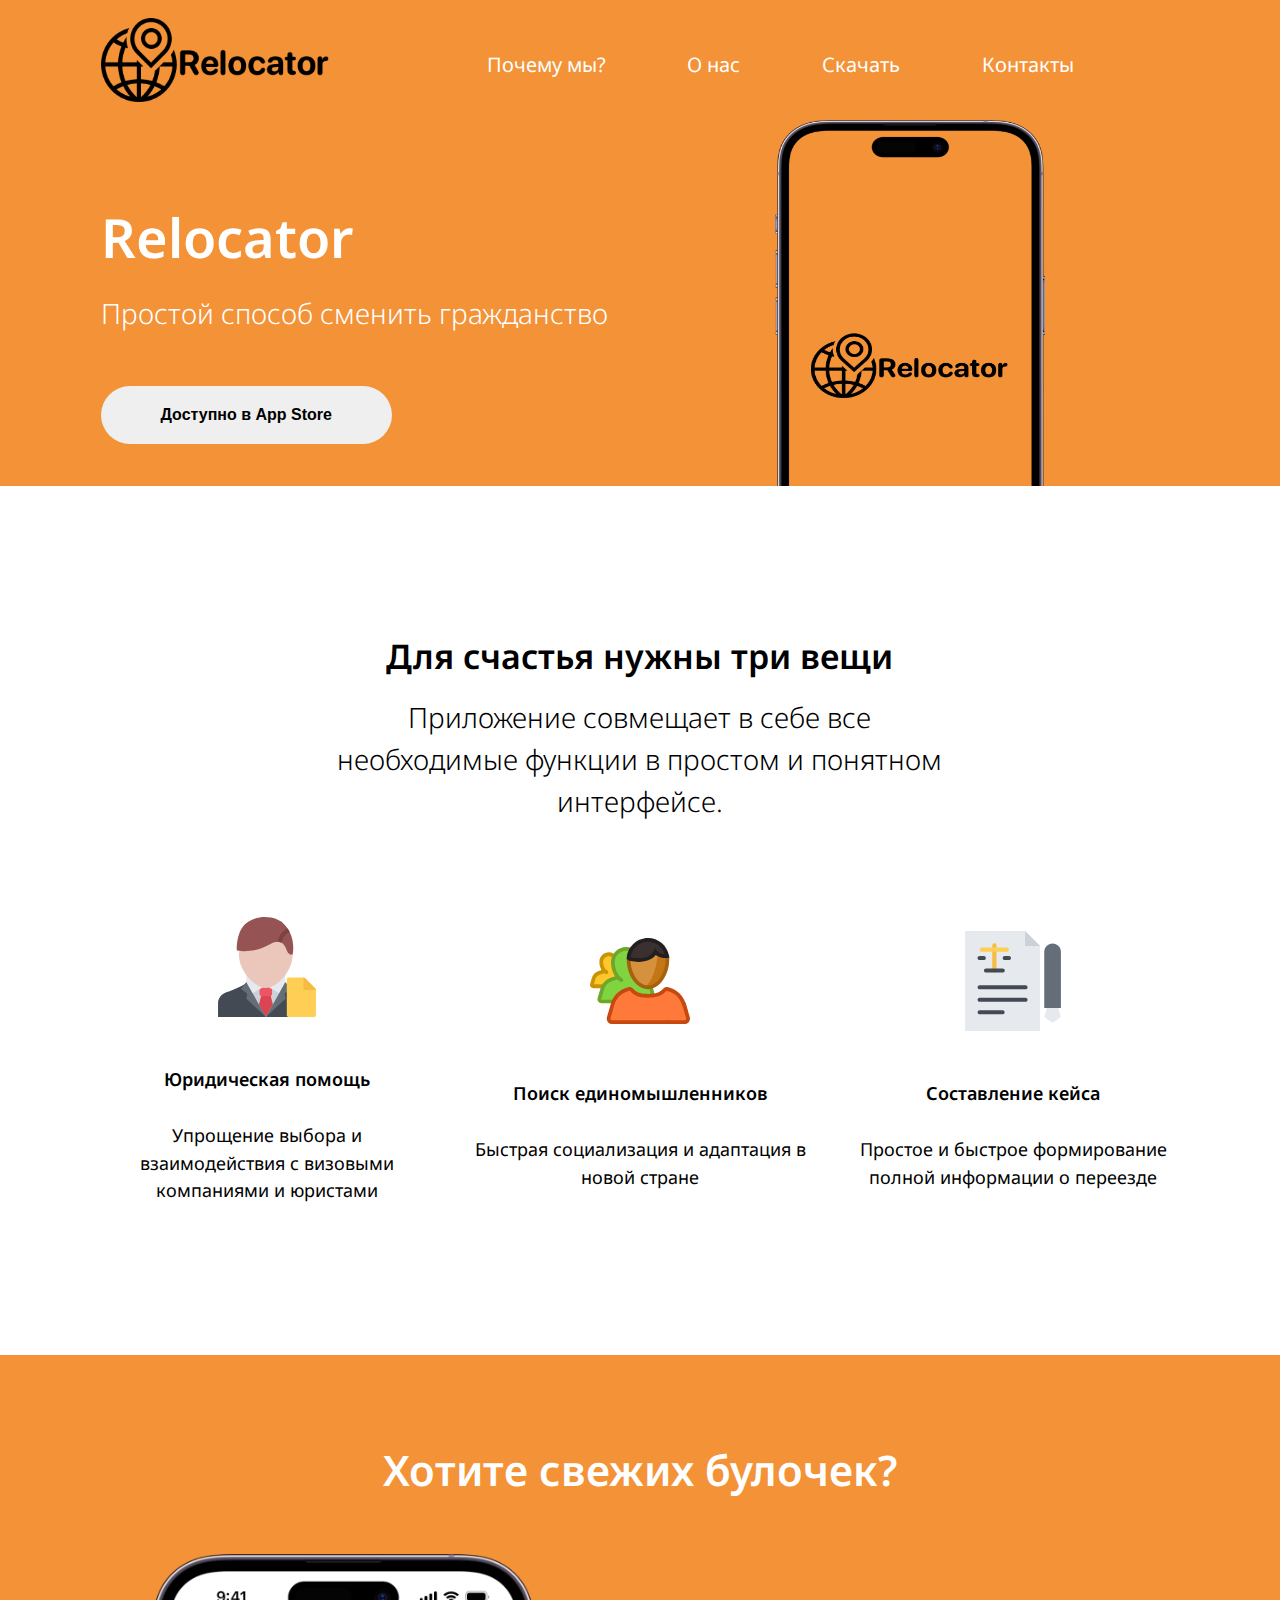
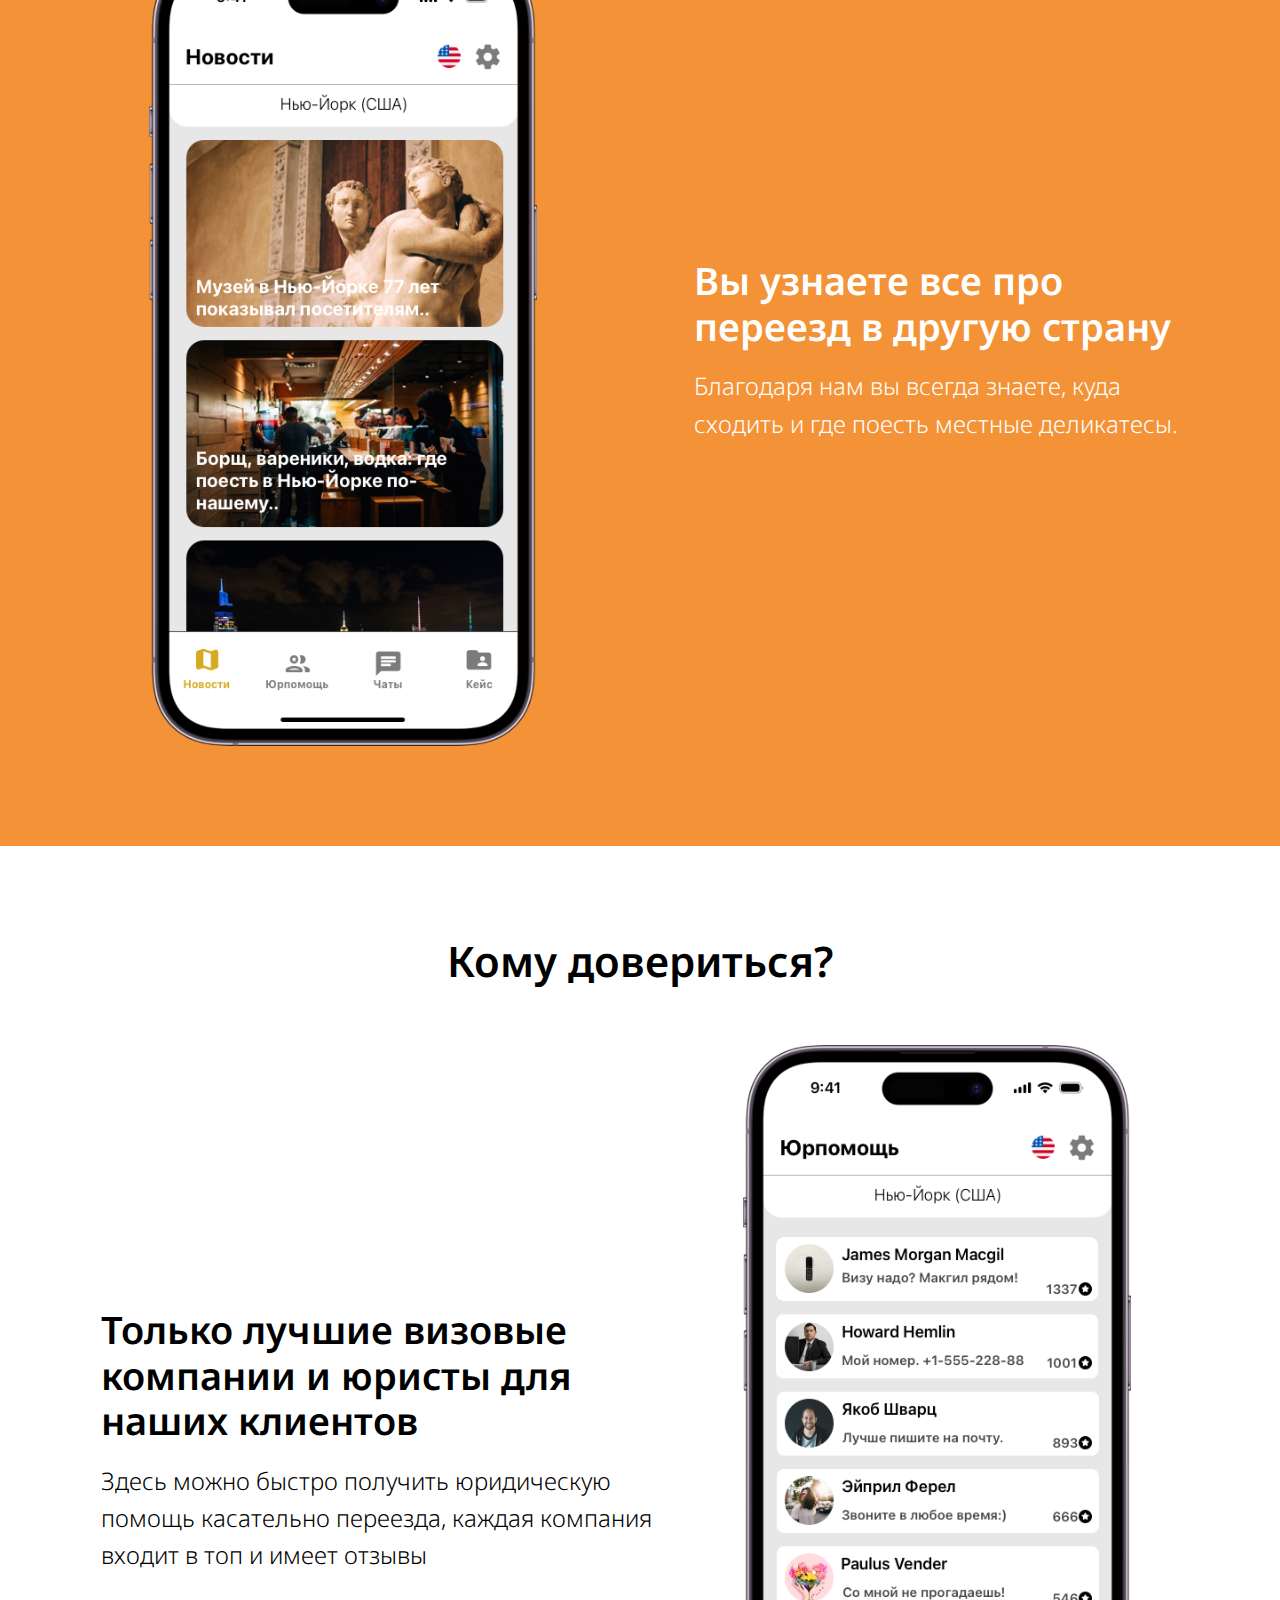
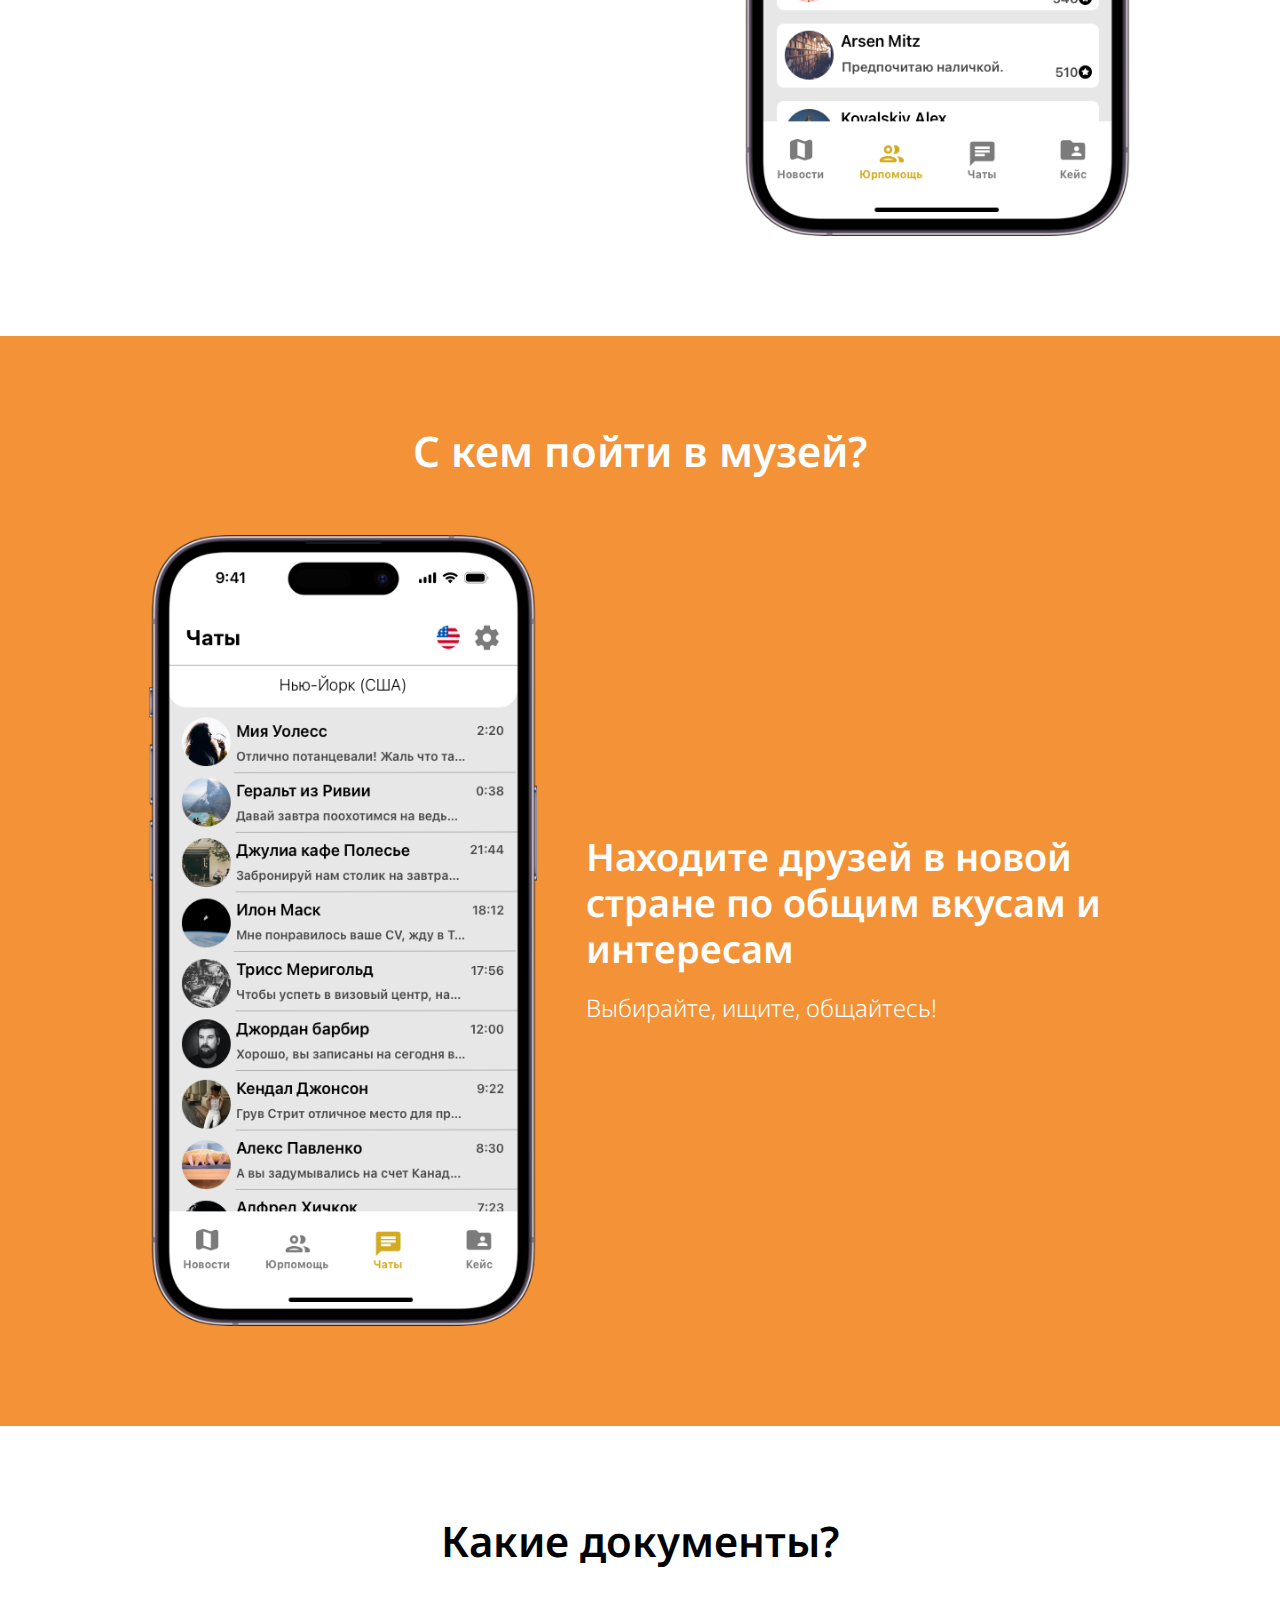
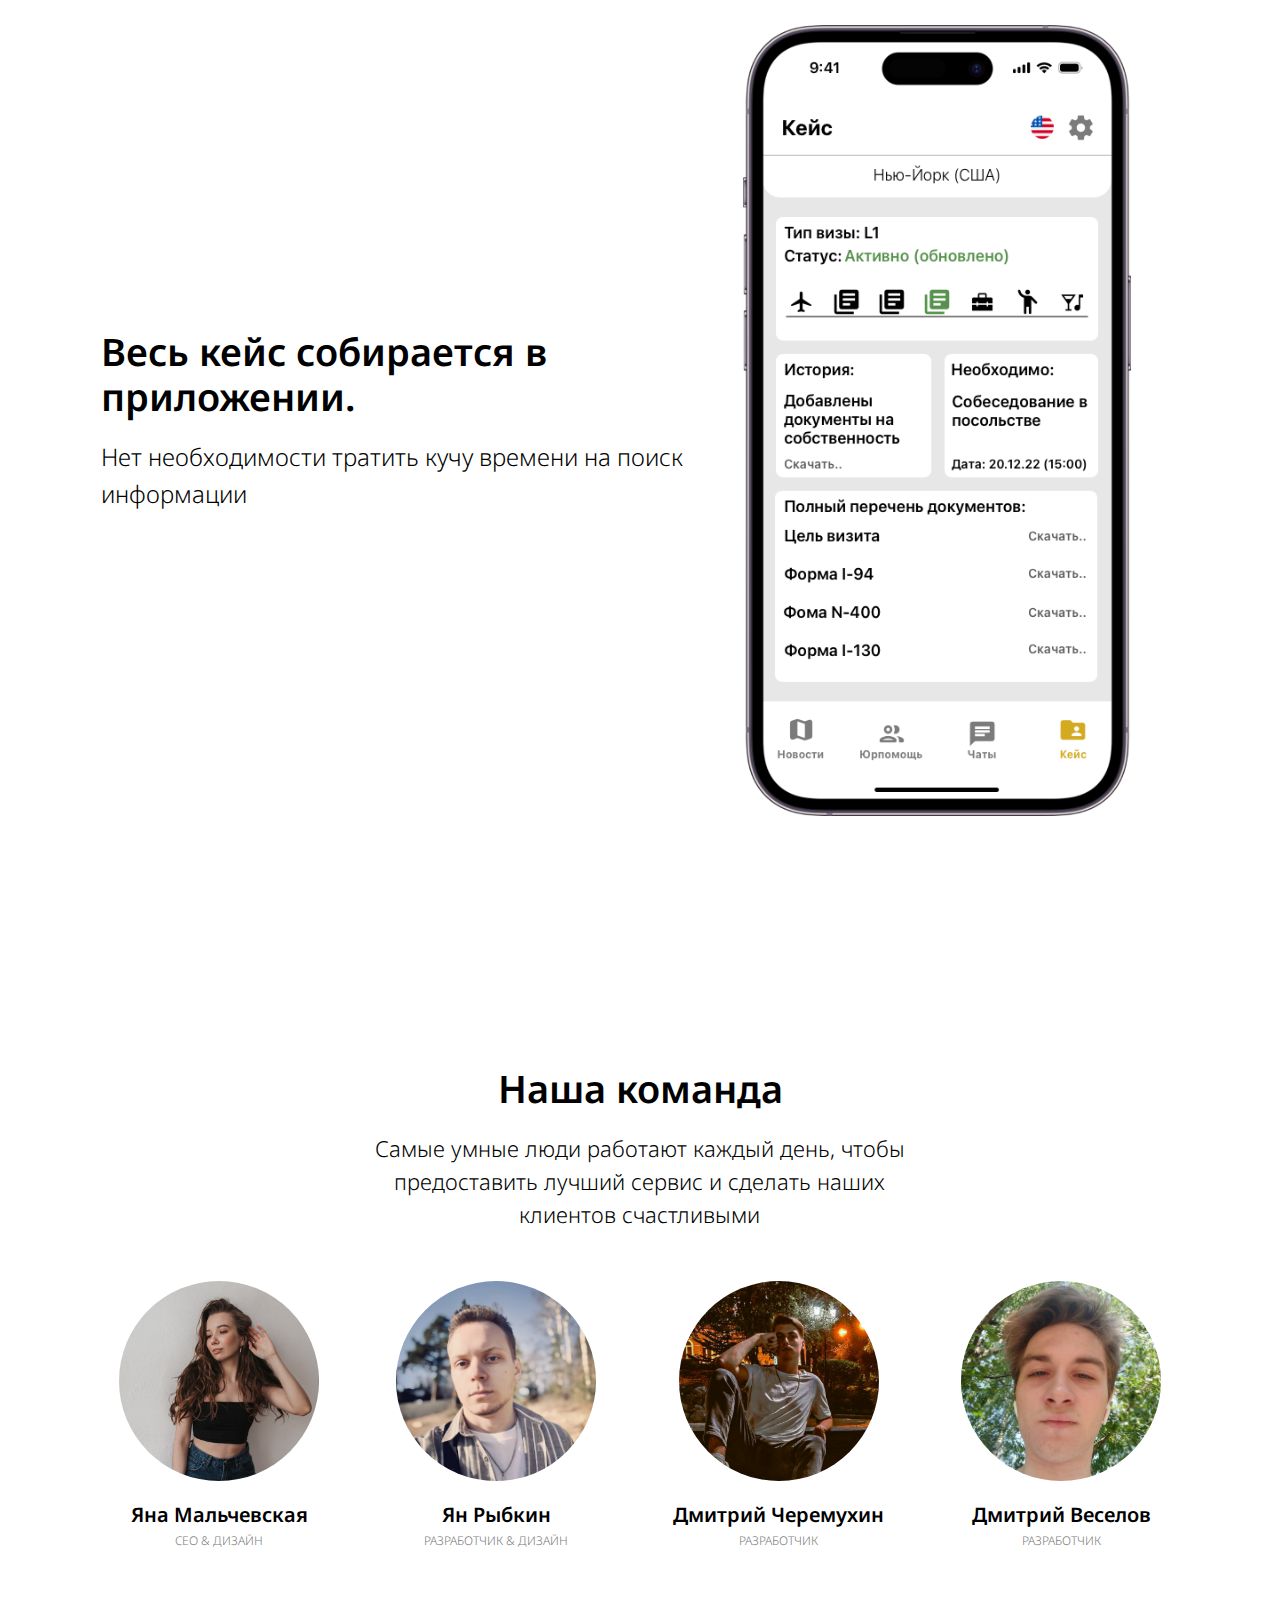
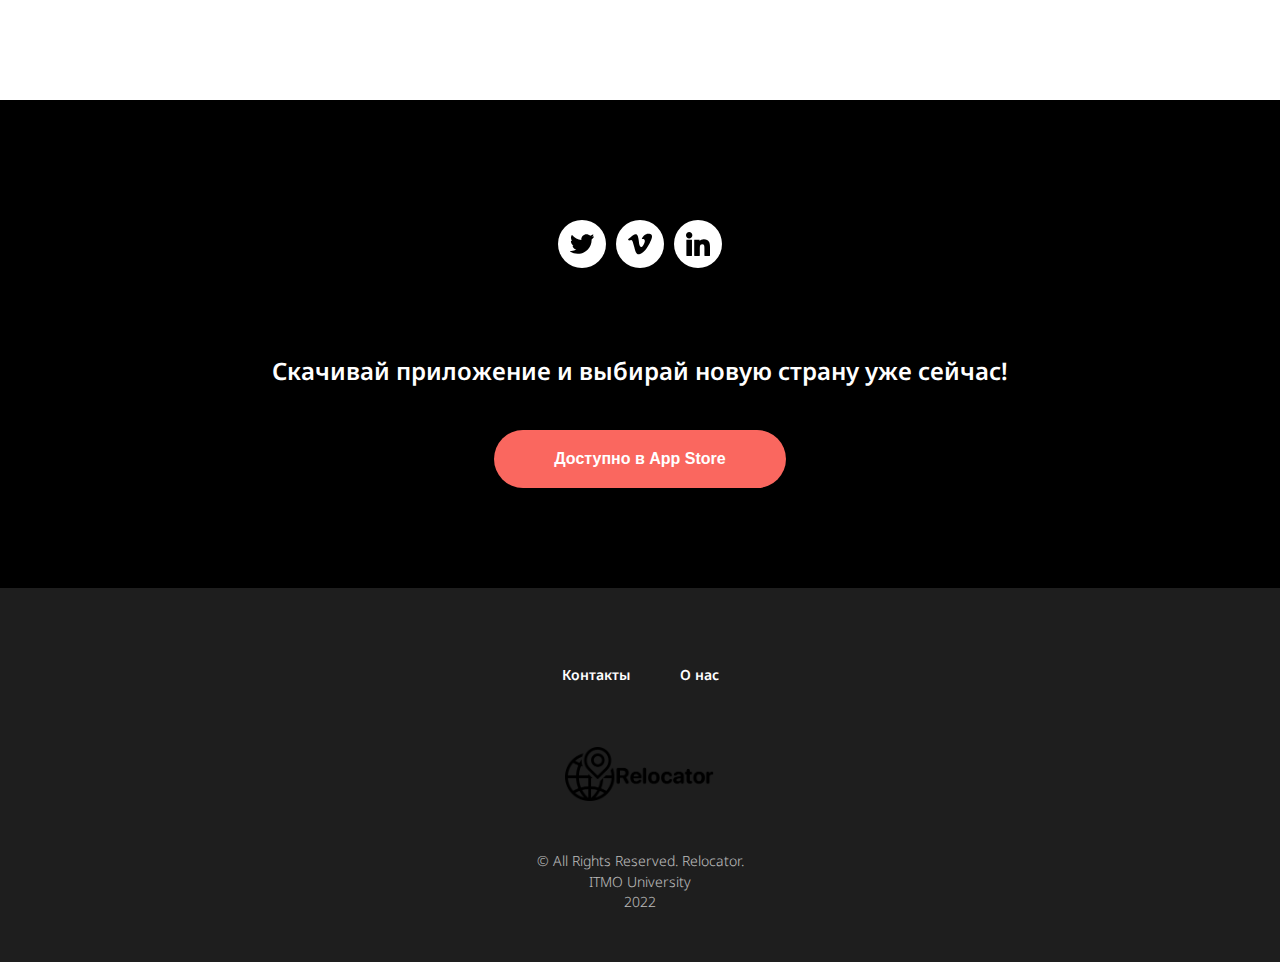
==== commit ffd0cbe0: "adaptive" ====
--- a/index.html
+++ b/index.html
@@ -105,10 +105,10 @@
             </div>
             <div id="functions" class="food-news">
                 <div class="food-news__container">
-                    <h2 class="food-news__value">
+                    <h2 class="food-news__value content-value">
                         Хотите свежих булочек?
                     </h2>
-                    <div class="food-news__content">
+                    <div class="food-news__content content-container">
                         <div class="food-news__image">
                             <img src="images/iphone news.png" alt="news preview">
                         </div>
@@ -126,10 +126,10 @@
             </div>
             <div class="lawyers">
                 <div class="lawyers__container">
-                    <h2 class="lawyers__value">
+                    <h2 class="lawyers__value content-value">
                         Кому довериться?
                     </h2>
-                    <div class="lawyers__content">
+                    <div class="lawyers__content content-container">
                         <div class="lawyers__textblock content-textblock">
                             <h3 class="lawyers__header content-header">
                                 Только лучшие визовые компании и юристы для наших клиентов
@@ -147,10 +147,10 @@
             </div>
             <div class="friends">
                 <div class="friends__container">
-                    <h2 class="friends__value">
+                    <h2 class="friends__value content-value">
                         С кем пойти в музей?
                     </h2>
-                    <div class="friends__content">
+                    <div class="friends__content content-container">
                         <div class="friends__image">  
                             <img src="images/iphone chats.png" alt="chats preview">
                         </div>
@@ -167,8 +167,8 @@
             </div>
             <div class="documents">
                 <div class="documents__container">
-                    <h2 class="documents__value">Какие документы?</h2>
-                    <div class="documents__content">
+                    <h2 class="documents__value content-value">Какие документы?</h2>
+                    <div class="documents__content content-container">
                         <div class="documents__textblock content-textblock">
                             <h3 class="documents__header content-header">
                                 Весь кейс собирается в приложении.
--- a/css/styles.css
+++ b/css/styles.css
@@ -279,7 +279,7 @@
 }
 .functions__header {
     margin: 0 0 20px 0;
-    font-size: 38px;
+    font-size: 34px;
     line-height: 1.2;
     font-weight: 600;
 }
@@ -489,12 +489,14 @@
 .teammates__cards {
     margin: 50px 0 0 0;
     display: flex;
+    flex-wrap: wrap;
     align-items: center;
     justify-content: space-between;
     gap: 40px;
+    width: 100%;
 }
 .teammates__card {
-    flex: 1 0 auto;
+    flex: 1 1 auto;
     display: flex;
     flex-direction: column;
     align-items: center;
@@ -569,6 +571,7 @@
     font-size: 24px;
     line-height: 1.1;
     font-weight: 600;
+    text-align: center;
 }
 .social-links__btn {
     background-color: var(--red);
--- a/css/media.css
+++ b/css/media.css
@@ -26,9 +26,6 @@
 @media (max-width: 580px) {
     .header-nav__toggle {
         display: block;
-    }
-    .header-nav__toggle input {
-
     }
     .header-nav__items {
         position: absolute;
@@ -80,7 +77,7 @@
     .first-screen__desc {
         font-size: 22px;
     }
-    .first-screen__btn {
+    .btn {
         padding: 20px 40px;
         font-size: 14px;
     }
@@ -93,14 +90,169 @@
     .first-screen__desc {
         font-size: 16px;
     }
-    .first-screen__btn {
-    }
-}
-
-/* ========================================================= */
-/* ========================================================= */
-/* ========================================================= */
-/* ========================================================= */
+    .first-screen__image img {
+        width: 60%;
+        height: 80%;
+    }
+}
+
+/* ========================================================= */
+
+@media (max-width: 979px) {
+    .functions__header {
+        font-size: 30px;
+    }
+    .functions__desc {
+        font-size: 22px;
+    }
+    .functions__card {
+        font-size: 16px;
+    }
+    .functions-card__img {
+        width: 100px;
+        height: 100px;
+    }
+}
+@media (max-width: 768px) {
+    .functions__container {
+        margin: 100px 0;
+    }
+    .functions__header {
+        font-size: 24px;
+    }
+    .functions__desc {
+        font-size: 18px;
+    }
+    .functions__cards {
+        flex-direction: column;
+        align-items: center;
+        justify-content: flex-start;
+        margin: 50px 0 0 0;
+    }
+    .functions__card {
+        font-size: 20px;
+        padding: 0 20px;
+    }
+    .functions-card__img {
+        width: 150px;
+        height: 150px;
+    }
+}
+
+/* ========================================================= */
+
+@media (max-width: 979px) {
+    .content-header {
+        font-size: 26px;
+    }
+    
+    .content-desc {
+        font-size: 20px;
+    }
+}
+
+
+@media (max-width: 768px) {
+    .content-value {
+        font-size: 34px;
+    }
+    .content-header {
+        font-size: 20px;
+    }
+    
+    .content-desc {
+        font-size: 14px;
+    }
+}
+
+@media (max-width: 479px) {
+    
+    .content-value {
+        font-size: 22px;
+    }
+    
+    .content-container {
+        flex-direction: column;
+        justify-content: flex-start;
+        gap: 40px;
+    }
+    .content-textblock {
+        width: 100%;
+        text-align: center;
+        align-items: center;
+    }
+    .content-header {
+        font-size: 18px;
+    }
+    
+    .content-desc {
+        font-size: 14px;
+    }
+}
+
+/* ========================================================= */
+
+@media (max-width: 1079px) {
+    .teammates__icon {
+        width: 180px;
+        height: 180px;
+    }
+}
+
+@media (max-width: 979px) {
+    .teammates__header {
+        font-size: 38px;
+    }
+    .teammates__desc {
+        width: 70%;
+        font-size: 22px;
+    }
+    .teammates__card {
+        width: 50%;
+        flex: 1 1 auto;
+    }
+}
+
+@media (max-width: 768px) {
+    .teammates__header {
+        font-size: 32px;
+    }
+    .teammates__desc {
+        width: 70%;
+        font-size: 16px;
+    }
+}
+
+@media (max-width: 479px) {
+    .teammates__header {
+        font-size: 26px;
+    }
+    .teammates__desc {
+        width: 80%;
+        font-size: 12px;
+    }
+}
+
+/* ========================================================= */
+
+@media (max-width: 979px) {
+    .social-links__value {
+        font-size: 20px;
+    }
+}
+
+@media (max-width: 768px) {
+    .social-links__value {
+        font-size: 14px;
+    }
+}
+@media (max-width: 480px) {
+    .social-links__value {
+        font-size: 14px;
+        width: 90%;
+    }
+}
+
 /* ========================================================= */
 /* ========================================================= */
 /* ========================================================= */
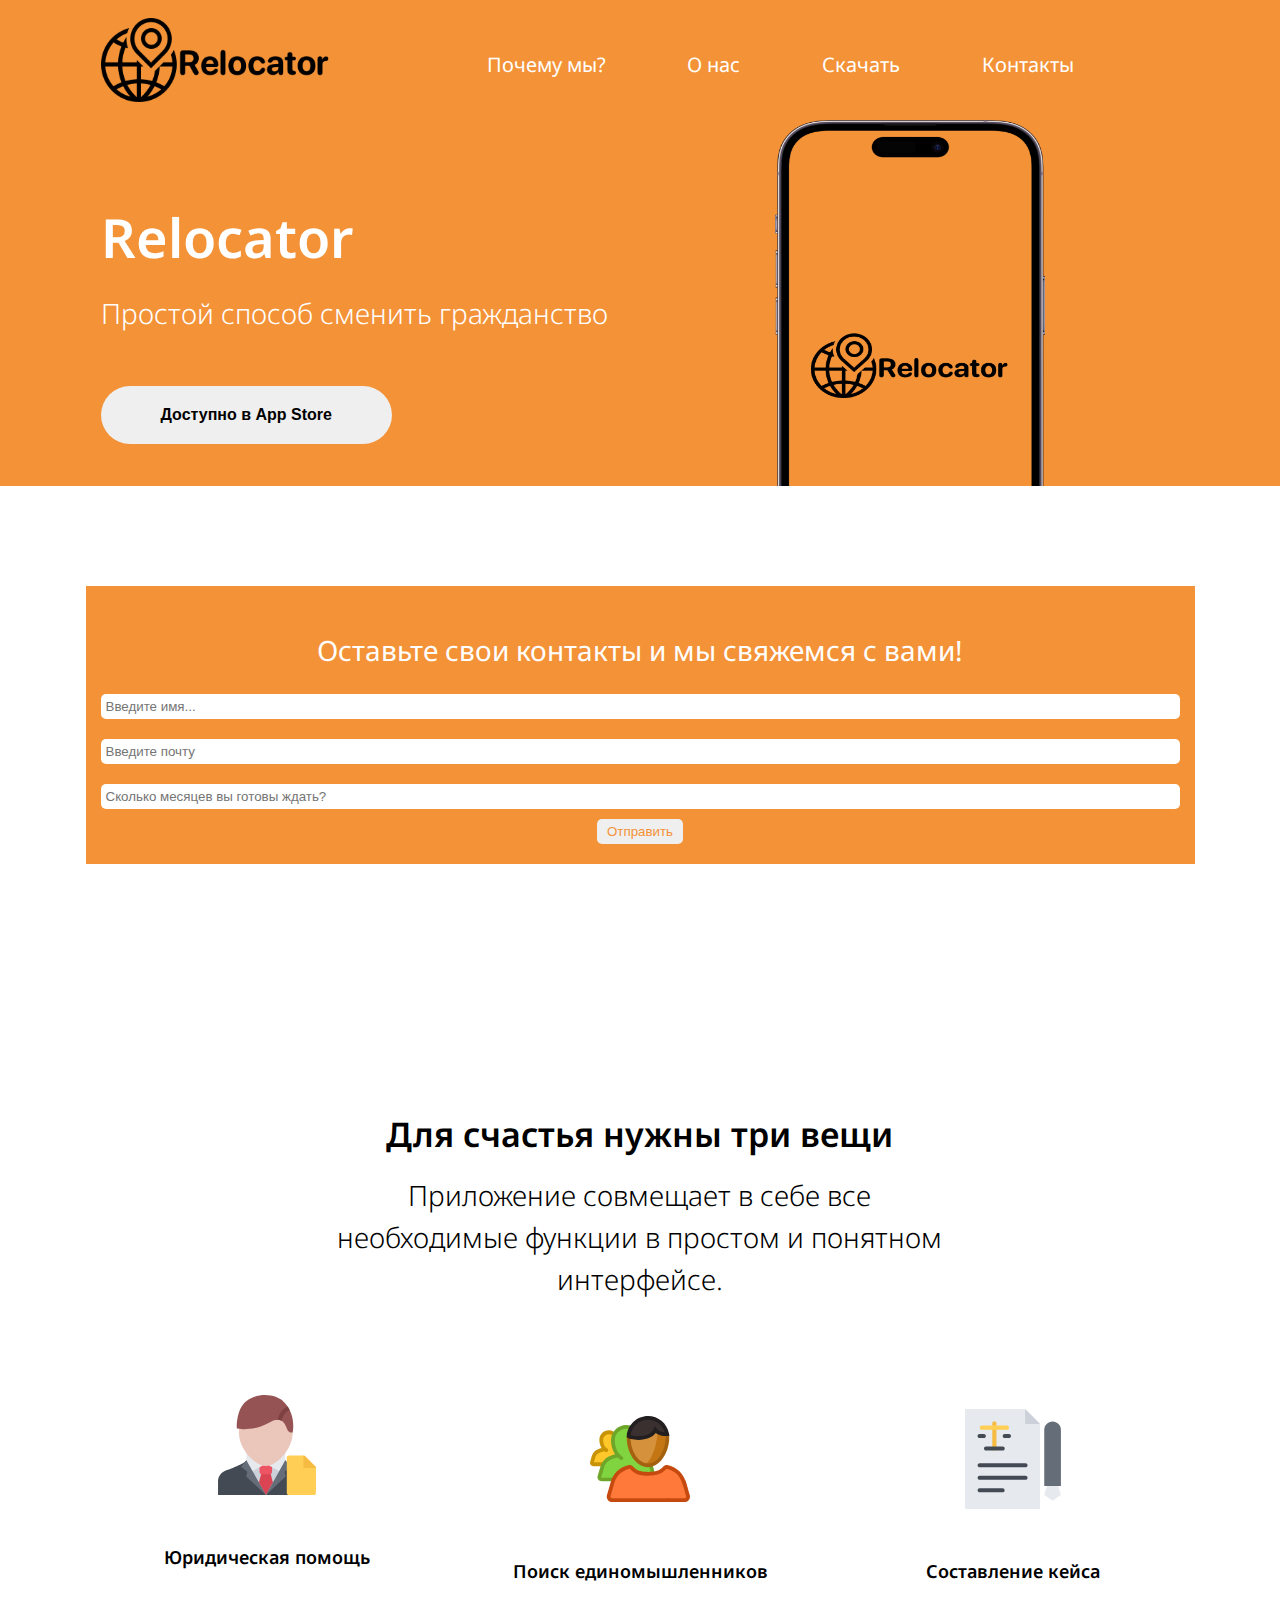
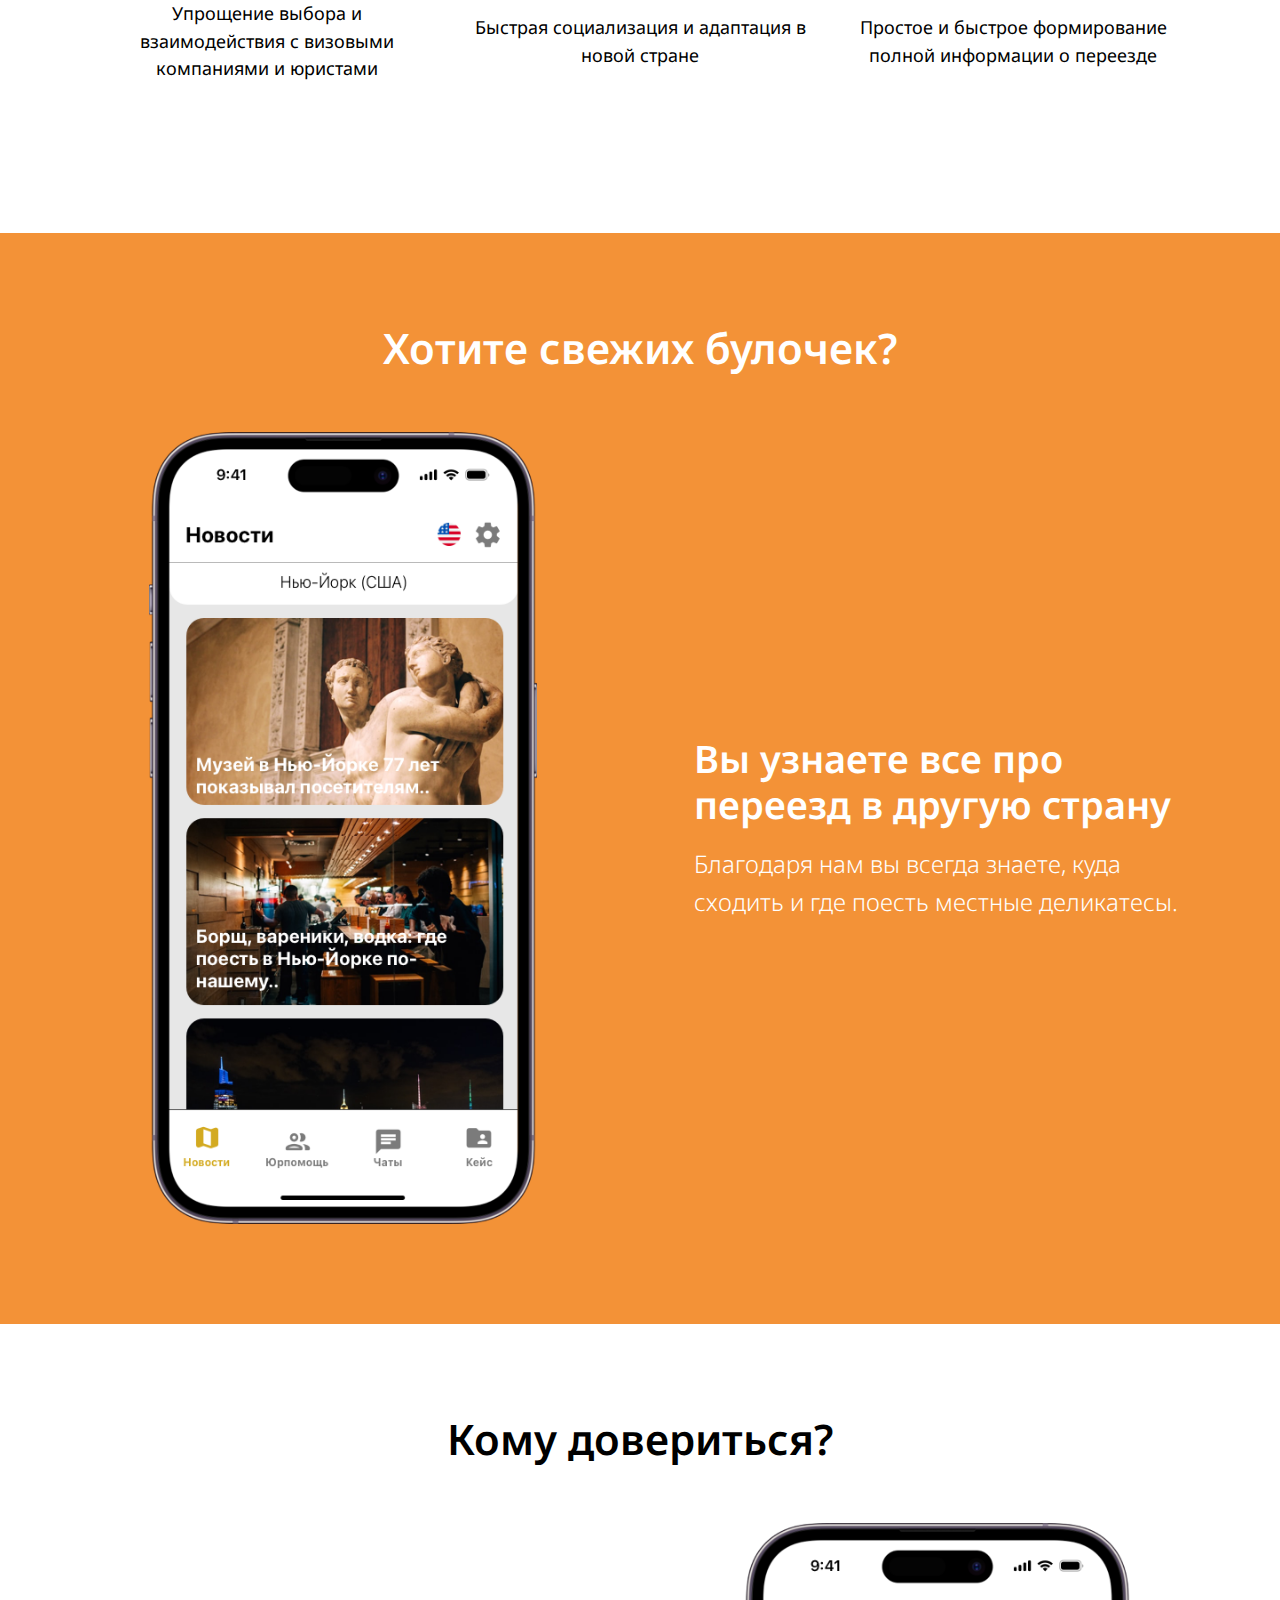
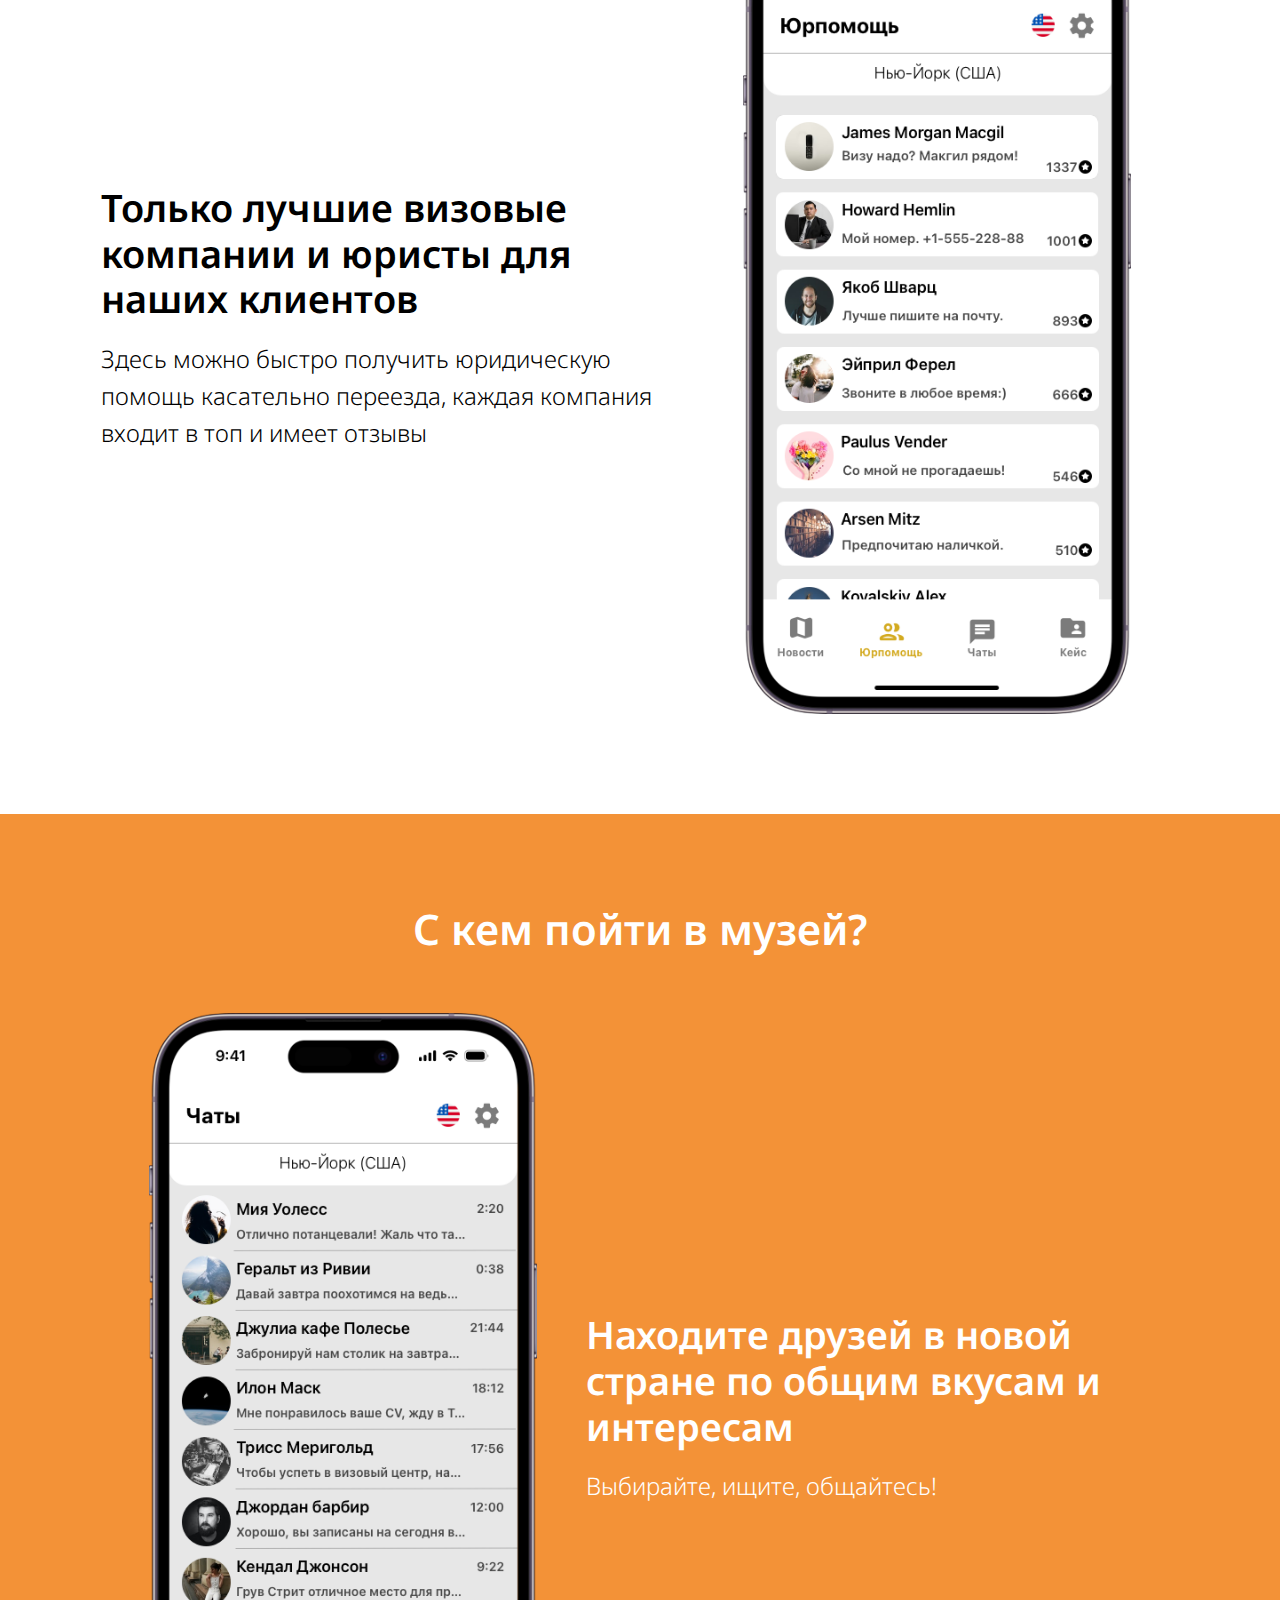
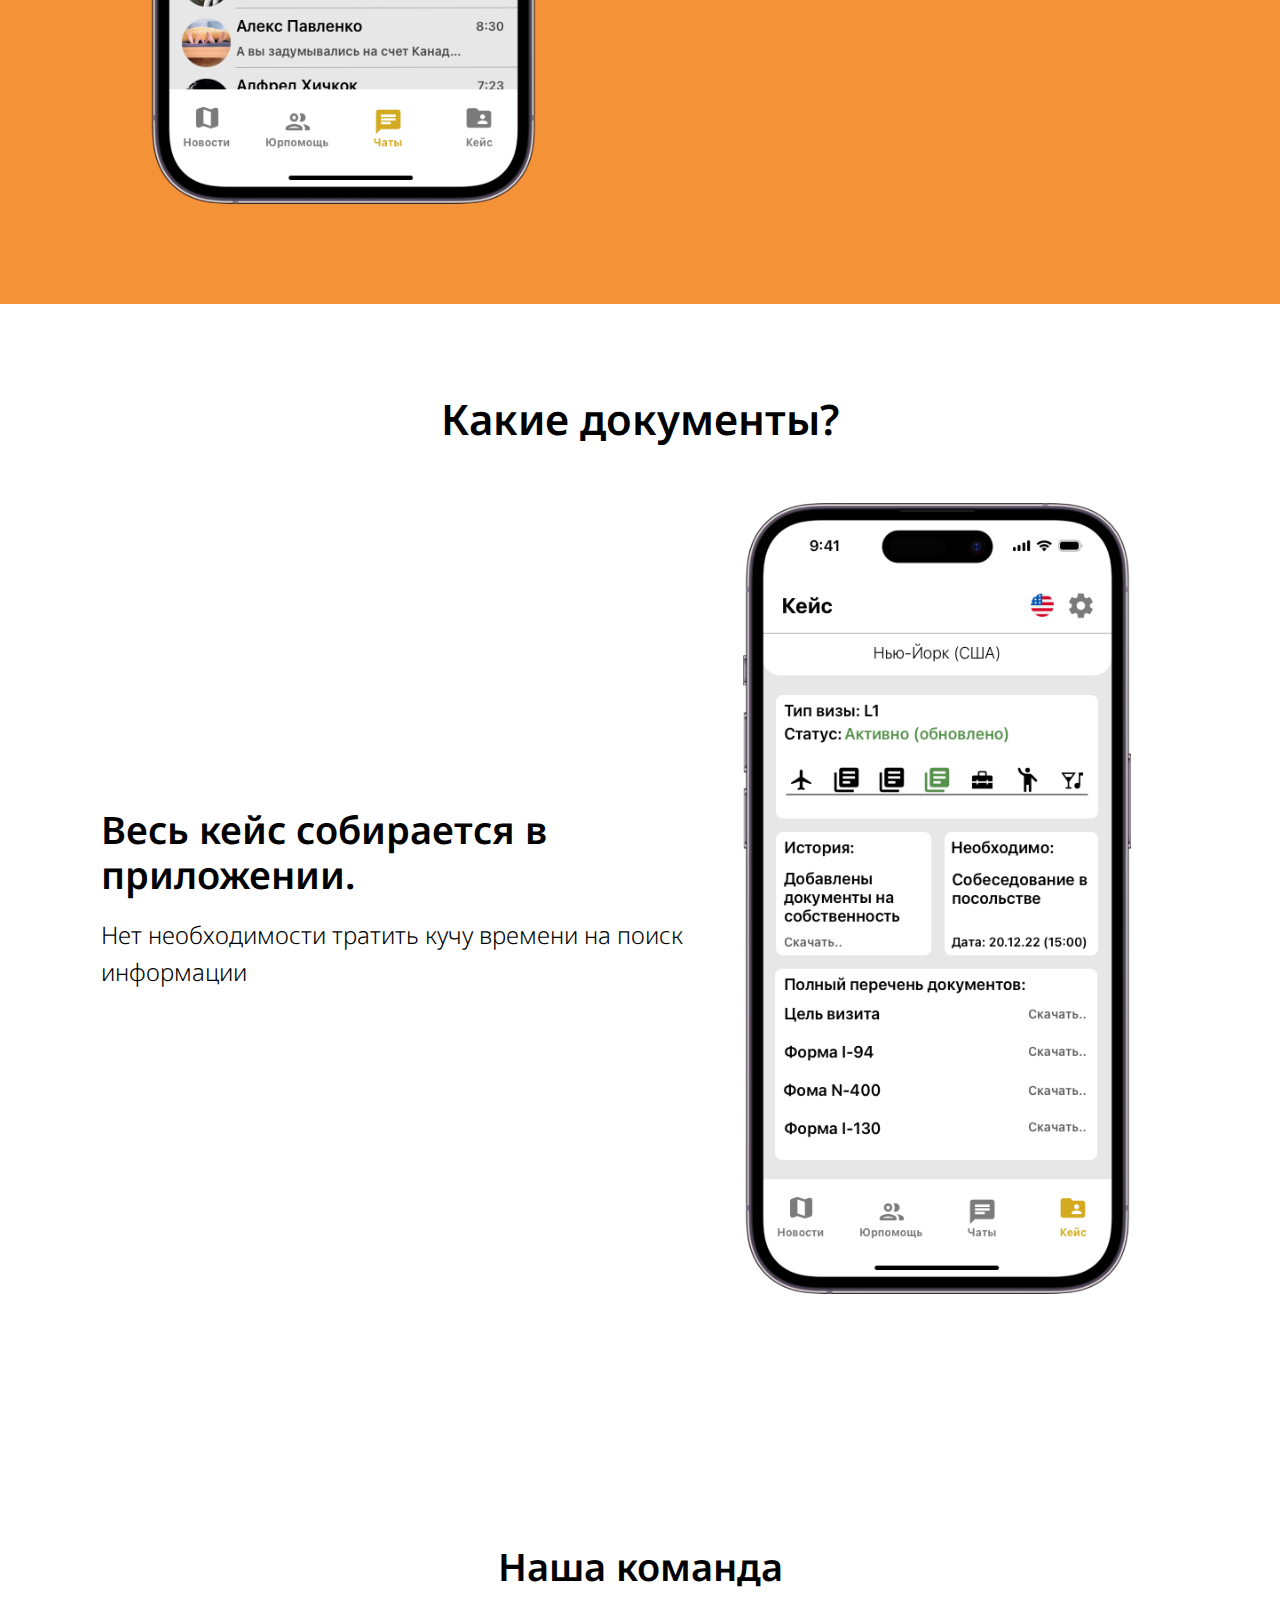
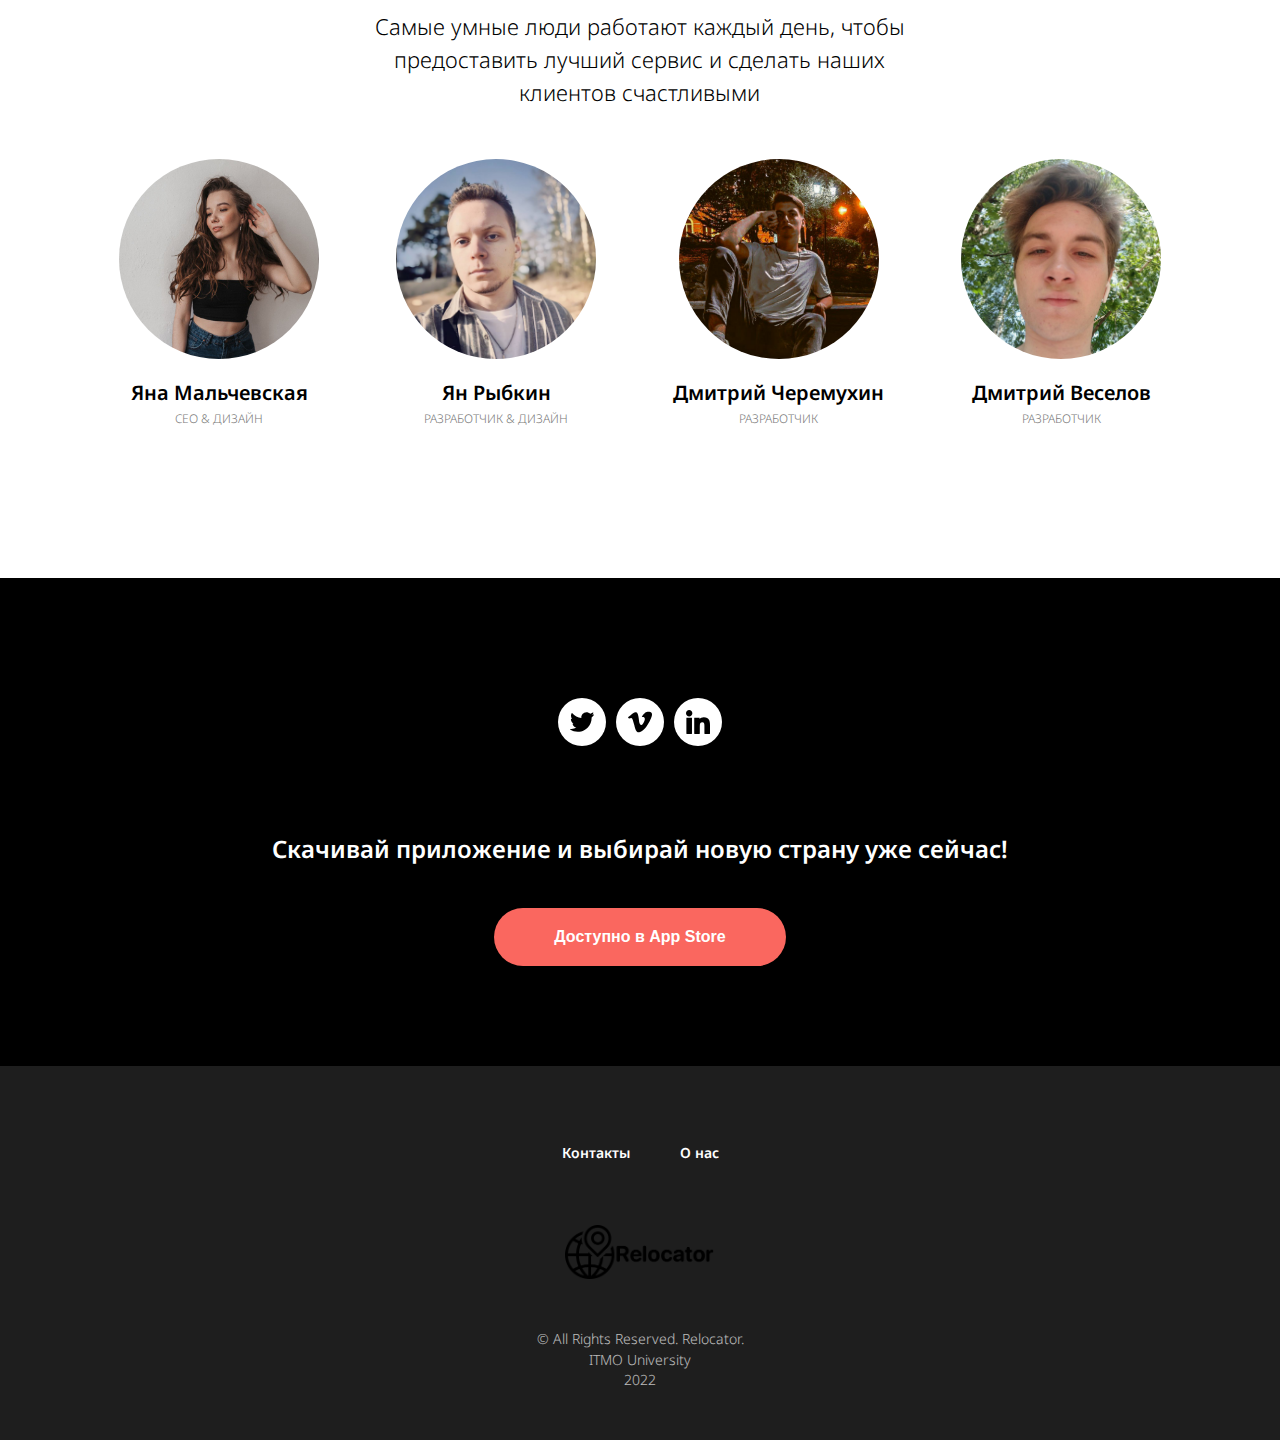
==== commit fc8f0bfa: "attack" ====
--- a/index.html
+++ b/index.html
@@ -46,13 +46,29 @@
                         <p class="first-screen__desc">
                             Простой способ сменить гражданство
                         </p>
-                        <button href="https://forms.gle/Dw7BKGNMRYvg92ju7" class="first-screen__btn btn">
+                        <button class="first-screen__btn btn">
                             Доступно в App Store
                         </button>
                     </div>
                     <div class="first-screen__image">
                         <img src="images/relocator.png" alt="App with logo">
                     </div>
+                </div>
+            </div>
+            <div class="attack">
+                <div class="attack__container">
+                    <h3 class="attack__header">
+                        Оставьте свои контакты и мы свяжемся с вами!
+                    </h3>
+                    <form action="https://di-ch.github.io/relocator/" class="attack__form">
+                        <input type="text" class="attack__input" placeholder="Введите имя...">
+                        <input type="text" class="attack__input" placeholder="Введите почту">
+                        <input type="text" class="attack__input" placeholder="Сколько месяцев вы готовы ждать?">
+                        <button class="attack__button">
+                            Отправить
+                        </button>
+                        
+                    </form>
                 </div>
             </div>
             <div class="functions">
@@ -238,7 +254,7 @@
         </main>
         <footer id="contact" class="footer">
             <div class="footer__links">
-                <a href="https://forms.gle/Dw7BKGNMRYvg92ju7" class="footer__link slide-effect">Контакты</a>
+                <a href="https://forms.gle/YE4JKVPkLnXrGoNs8" class="footer__link slide-effect">Контакты</a>
                 <a href="#teammates" class="footer__link slide-effect">О нас</a>
             </div>
             <div class="footer__logo">
--- a/css/styles.css
+++ b/css/styles.css
@@ -259,6 +259,54 @@
 
 /* ------------------------------------------------------------------------- */
 
+.attack {
+    margin: 100px 0;
+}
+.attack__container {
+    background-color: var(--orange);
+    display: flex;
+    align-items: center;
+    justify-content: center;
+    flex-direction: column;
+}
+.attack__header {
+    color: #fff;
+    margin: 50px 0 0 0;
+    font-size: 28px;
+}
+.attack__form {
+    height: 100px;
+    display: flex;
+    align-items: center;
+    justify-content: center;
+    flex-direction: column;
+    margin: 50px 0;
+    width: 100%;
+}
+.attack__input {
+    margin: 10px 0;
+    padding: 5px;
+    border-radius: 5px;
+    width: 100%;
+}
+.attack__send {
+    display: flex;
+    justify-content: center;
+    align-items: center;
+}
+
+.attack__button {
+    padding: 5px 10px;
+    border-radius: 5px;
+    cursor: pointer;
+    color: var(--orange);
+    
+}
+
+
+
+/* ------------------------------------------------------------------------- */
+
 .functions {
     display: flex;
     flex-direction: column;
